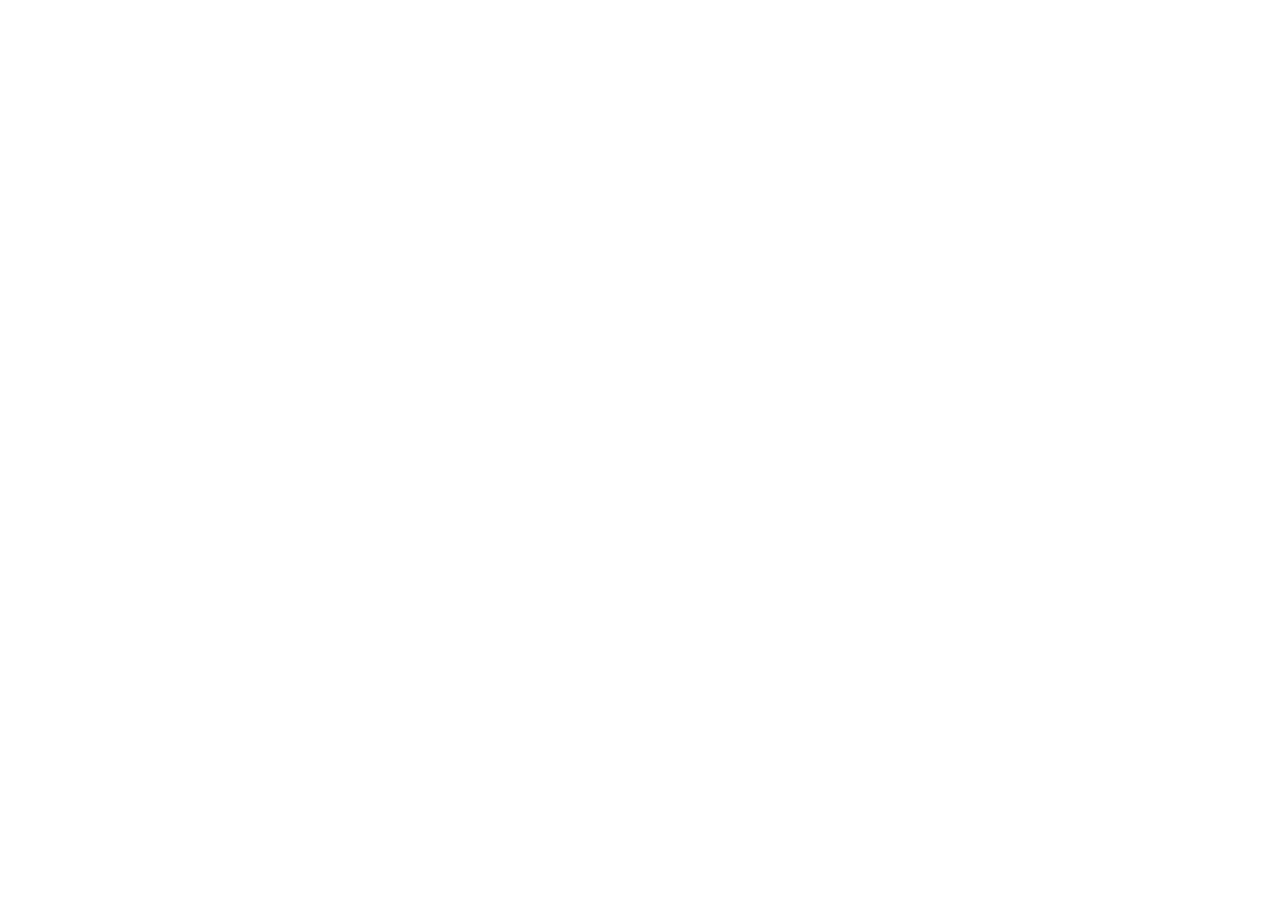
==== index.html @ e088144d "root: redirect dotslashdash.com to www (fix apex TLS)" ====
<!DOCTYPE html>
<html lang="ko">
  <head>
    <meta charset="UTF-8">
    <meta name="viewport" content="width=device-width, initial-scale=1">
    <meta name="robots" content="noindex, nofollow">
    <link rel="canonical" href="https://www.dotslashdash.com/">
    <meta http-equiv="refresh" content="0; url=https://www.dotslashdash.com/">
    <title>dotslashdash</title>
    <script>
      // 루트 도메인(dotslashdash.com)은 www로 넘긴다. 경로 · 쿼리 · 해시를 그대로 보존한다.
      // 예: https://dotslashdash.com/notice → https://www.dotslashdash.com/notice
      (function () {
        var l = window.location;
        var target = "https://www.dotslashdash.com" + l.pathname + l.search + l.hash;
        l.replace(target);
      })();
    </script>
    <style>
      body { margin: 0; font: 15px/1.6 -apple-system, "Apple SD Gothic Neo", "Noto Sans KR", sans-serif; color: #243CCA; background: #FAFBFC; }
      main { min-height: 100vh; display: grid; place-items: center; padding: 24px; text-align: center; }
      a { color: inherit; }
    </style>
  </head>
  <body>
    <main>
      <p>이동 중입니다… <a href="https://www.dotslashdash.com/">www.dotslashdash.com</a></p>
    </main>
  </body>
</html>
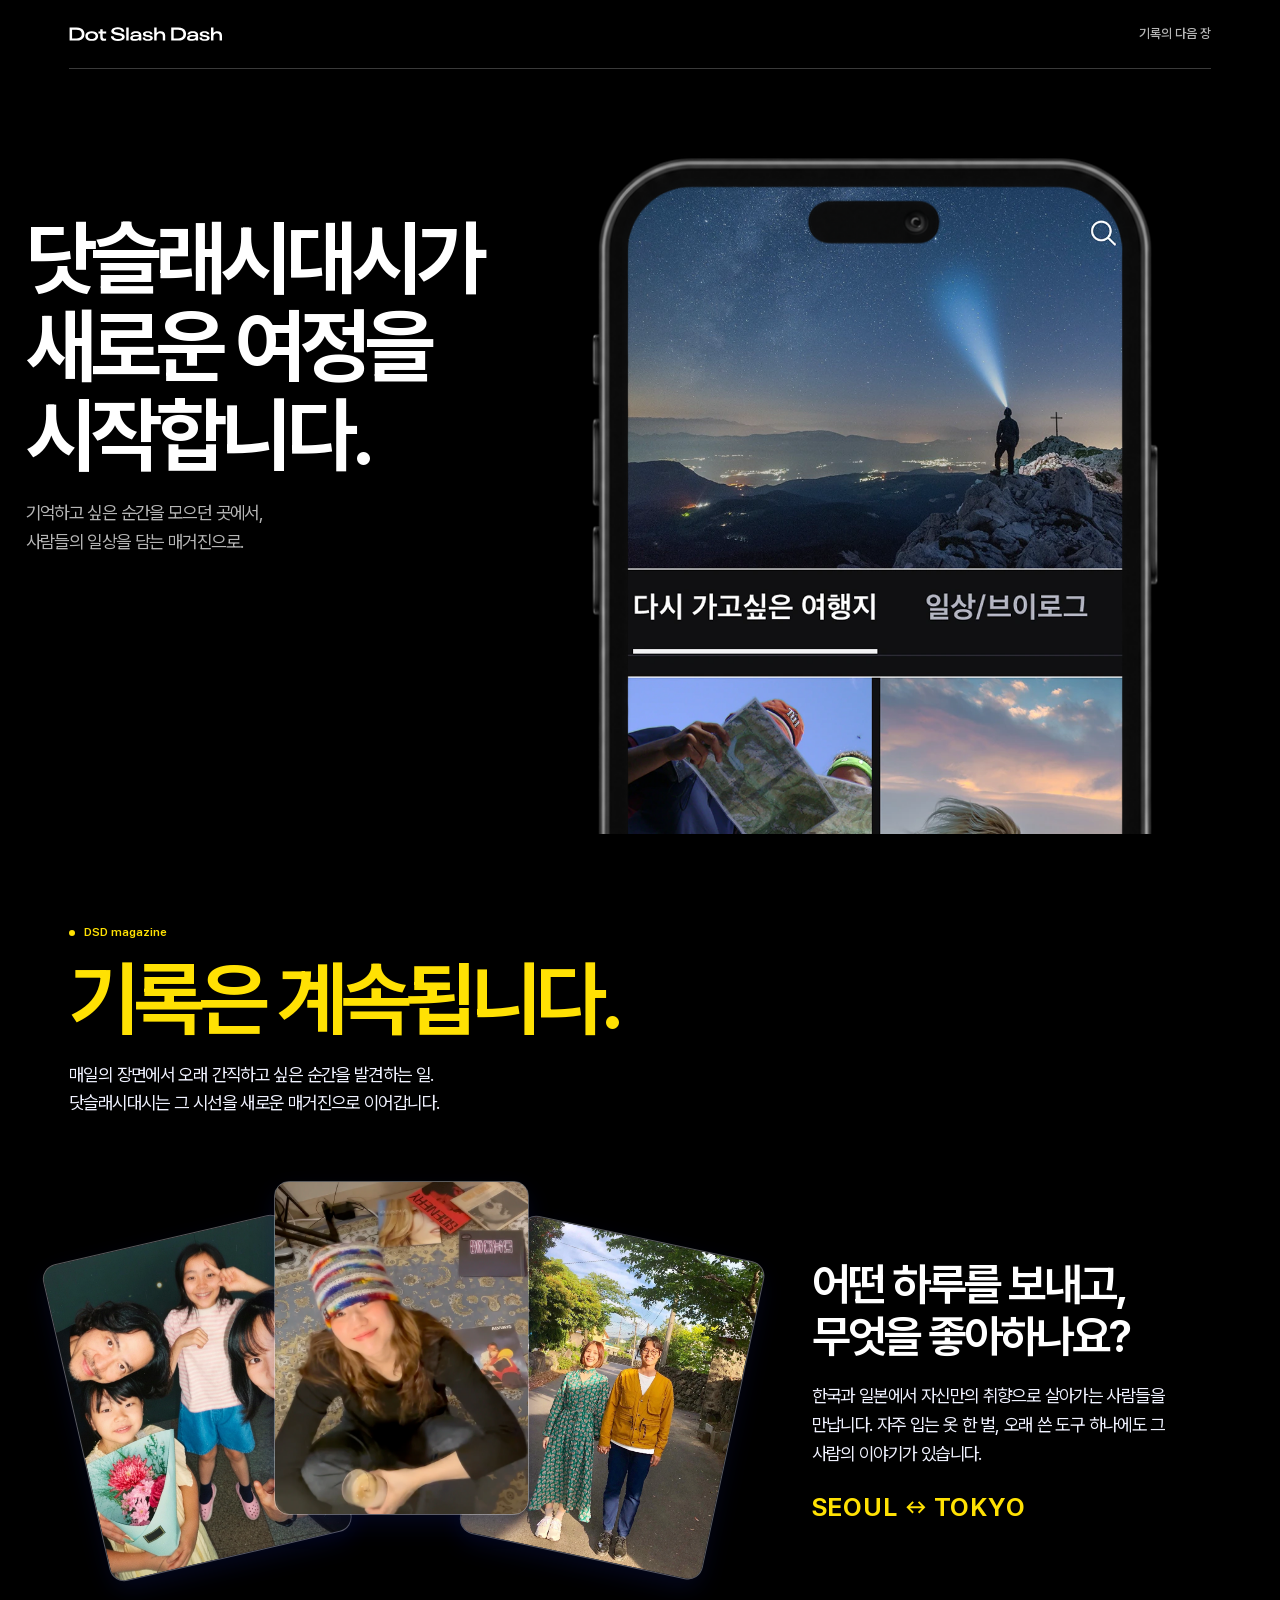
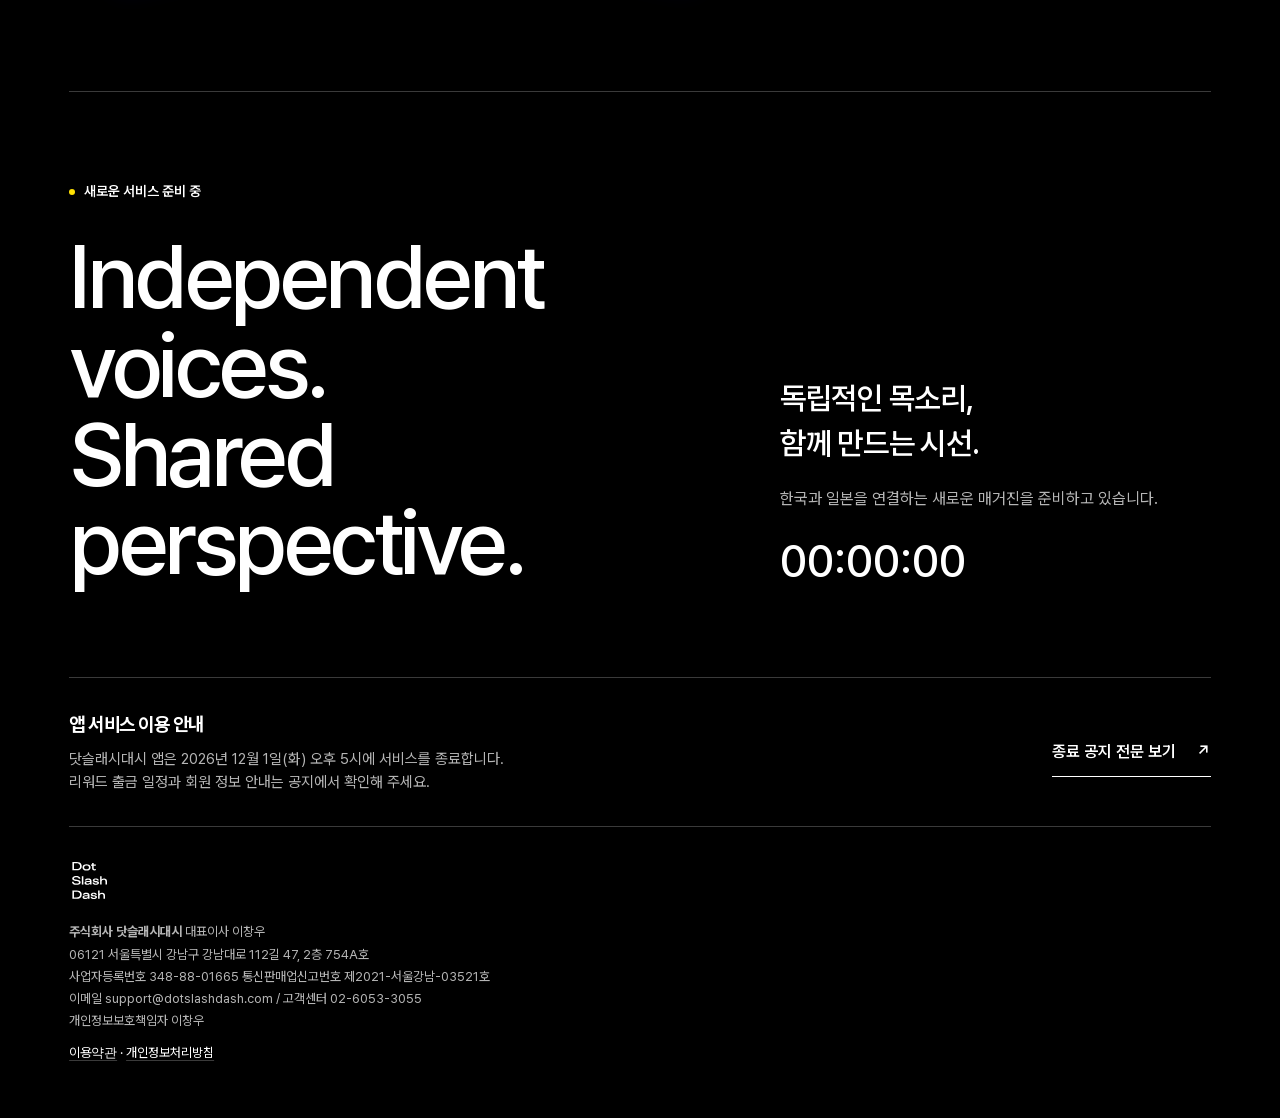
==== commit 9039cd6a: "root: teaser page until 2026-12-01 (replaces www redirect, drops 2021 assets)" ====
--- a/index.html
+++ b/index.html
@@ -1,30 +1,35 @@
-<!DOCTYPE html>
+<!doctype html>
 <html lang="ko">
-  <head>
-    <meta charset="UTF-8">
-    <meta name="viewport" content="width=device-width, initial-scale=1">
-    <meta name="robots" content="noindex, nofollow">
-    <link rel="canonical" href="https://www.dotslashdash.com/">
-    <meta http-equiv="refresh" content="0; url=https://www.dotslashdash.com/">
-    <title>dotslashdash</title>
-    <script>
-      // 루트 도메인(dotslashdash.com)은 www로 넘긴다. 경로 · 쿼리 · 해시를 그대로 보존한다.
-      // 예: https://dotslashdash.com/notice → https://www.dotslashdash.com/notice
-      (function () {
-        var l = window.location;
-        var target = "https://www.dotslashdash.com" + l.pathname + l.search + l.hash;
-        l.replace(target);
-      })();
-    </script>
-    <style>
-      body { margin: 0; font: 15px/1.6 -apple-system, "Apple SD Gothic Neo", "Noto Sans KR", sans-serif; color: #243CCA; background: #FAFBFC; }
-      main { min-height: 100vh; display: grid; place-items: center; padding: 24px; text-align: center; }
-      a { color: inherit; }
-    </style>
-  </head>
-  <body>
-    <main>
-      <p>이동 중입니다… <a href="https://www.dotslashdash.com/">www.dotslashdash.com</a></p>
-    </main>
-  </body>
+<head>
+<meta charset="utf-8">
+<meta name="viewport" content="width=device-width, initial-scale=1">
+<meta name="format-detection" content="telephone=no, email=no, address=no">
+<meta name="theme-color" content="#000000">
+<title>닷슬래시대시가 새로운 여정을 시작합니다.</title>
+<!-- dsd-share -->
+<link rel="icon" type="image/png" sizes="64x64" href="./media/dsd-favicon-64.png">
+<link rel="canonical" href="https://dotslashdash.com/">
+<meta property="og:title" content="닷슬래시대시가 새로운 여정을 시작합니다.">
+<meta property="og:description" content="기억하고 싶은 순간을 모으던 곳에서, 사람들의 일상을 담는 매거진으로.">
+<meta property="og:url" content="https://dotslashdash.com/">
+<meta property="og:site_name" content="닷슬래시대시">
+<meta property="og:locale" content="ko_KR">
+<meta property="og:type" content="website">
+<meta property="og:image" content="https://dotslashdash.com/media/og-teaser.png">
+<meta property="og:image:type" content="image/png">
+<meta property="og:image:width" content="1200">
+<meta property="og:image:height" content="630">
+<meta property="og:image:alt" content="닷슬래시대시 — 새로운 여정을 시작합니다">
+<meta name="twitter:card" content="summary_large_image">
+<meta name="twitter:title" content="닷슬래시대시가 새로운 여정을 시작합니다.">
+<meta name="twitter:description" content="기억하고 싶은 순간을 모으던 곳에서, 사람들의 일상을 담는 매거진으로.">
+<meta name="twitter:image" content="https://dotslashdash.com/media/og-teaser.png">
+<meta name="twitter:image:alt" content="닷슬래시대시 — 새로운 여정을 시작합니다">
+<meta name="description" content="기억하고 싶은 순간을 모으던 곳에서, 사람들의 일상을 담는 매거진으로.">
+<!-- /dsd-share -->
+<link rel="stylesheet" href="./dsd-www.css">
+<script defer src="./phone-scroll.js"></script>
+<script type="module" src="./countdown.mjs"></script>
+</head>
+<body class="dsd-journey-body"><link rel="preload" as="image" href="./long_logo.svg"/><link rel="preload" as="image" href="./media/app-travel-feed.webp" fetchPriority="high"/><link rel="preload" as="image" href="./media/mag-micro-sample.webp"/><link rel="preload" as="image" href="./media/iphone-14-frame.webp"/><link rel="preload" as="image" href="./logo.svg"/><div class="dsd-journey"><header class="dsd-mast"><img src="./long_logo.svg" width="272" height="32" alt="닷슬래시대시"/><span>기록의 다음 장</span></header><main><section class="dsd-hero" aria-labelledby="dsd-headline"><div class="dsd-stage"><div class="dsd-hero-copy"><h1 id="dsd-headline"><span>닷슬래시대시가 </span><span>새로운 여정을 </span><span>시작합니다.</span></h1><p class="dsd-lede">기억하고 싶은 순간을 모으던 곳에서,<br/>사람들의 일상을 담는 매거진으로.</p></div><a class="dsd-phone" href="https://dotslashdash.io/lab/magazine/ko/home.html" aria-label="DSD magazine 홈 열기"><div class="dsd-handset"><div class="dsd-app-screen"><img src="./media/app-travel-feed.webp" width="878" height="1758" alt="" fetchPriority="high"/></div><div class="dsd-screen"><img src="./media/mag-micro-sample.webp" width="1285" height="1811" alt=""/></div><img class="dsd-frame" src="./media/iphone-14-frame.webp" width="554" height="1100" alt=""/></div></a></div></section><section class="dsd-chapter" id="magazine" aria-labelledby="dsd-chapter-title"><div class="dsd-chapter-heading"><p class="dsd-kicker"><i aria-hidden="true"></i> DSD magazine</p><h2 id="dsd-chapter-title">기록은 계속됩니다.</h2><p>매일의 장면에서 오래 간직하고 싶은 순간을 발견하는 일.<br class="dsd-wide"/> 닷슬래시대시는 그 시선을 새로운 매거진으로 이어갑니다.</p></div><div class="dsd-spread"><div class="dsd-cards"><figure class="dsd-card"><img src="./media/hello-family.webp" alt="꽃다발과 함께 카메라를 바라보는 네 사람" width="960" height="1280" loading="lazy"/></figure><figure class="dsd-card"><img src="./media/hello-records.webp" alt="니트 모자를 쓰고 음반 옆에서 음료를 든 사람" width="774" height="1268" loading="lazy"/></figure><figure class="dsd-card"><img src="./media/hello-couple.webp" alt="나무와 돌담이 있는 길에서 손을 잡고 서 있는 두 사람" width="960" height="1196" loading="lazy"/></figure></div><div class="dsd-mag-copy"><h3>어떤 하루를 보내고,<br/>무엇을 좋아하나요?</h3><p>한국과 일본에서 자신만의 취향으로 살아가는 사람들을 만납니다. 자주 입는 옷 한 벌, 오래 쓴 도구 하나에도 그 사람의 이야기가 있습니다.</p><p class="dsd-cities" lang="en">SEOUL <svg viewBox="0 0 16 12" width=".85em" height=".65em" role="img"><title>↔</title><path d="M2 6h12 M6 2l-4 4 4 4 M10 2l4 4-4 4" fill="none" stroke="currentColor" stroke-width="1.4"></path></svg> TOKYO</p></div></div></section><section class="dsd-launch" id="launch" aria-labelledby="dsd-launch-title"><p class="dsd-kicker"><i aria-hidden="true"></i> 새로운 서비스 준비 중</p><div class="dsd-launch-statement"><p class="dsd-launch-english" lang="en">Independent voices.<br/>Shared perspective.</p><div class="dsd-launch-copy"><h2 id="dsd-launch-title">독립적인 목소리,<br/>함께 만드는 시선.</h2><p>한국과 일본을 연결하는 새로운 매거진을 준비하고 있습니다.</p><div class="dsd-launch-timer" role="timer" aria-live="off" aria-label="2026년 11월 11일 오전 11:11까지의 카운트다운 (한국 시간)" data-countdown="" data-launch-at="2026-11-11T11:11:00+09:00"><time dateTime="2026-11-11T11:11:00+09:00">2026년 11월 11일 오전 11:11 (한국 시간)</time></div></div></div></section><aside class="dsd-notice" aria-labelledby="dsd-notice-title"><div><h2 id="dsd-notice-title">앱 서비스 이용 안내</h2><p>닷슬래시대시 앱은 <time dateTime="2026-12-01T17:00:00+09:00">2026년 12월 1일(화) 오후 5시</time>에 서비스를 종료합니다.<br class="dsd-wide"/> 리워드 출금 일정과 회원 정보 안내는 공지에서 확인해 주세요.</p></div><a class="dsd-text-link" href="https://linkdot.super.site/">종료 공지 전문 보기 <span aria-hidden="true">↗</span></a></aside></main><footer class="dsd-footer"><img src="./logo.svg" width="40" height="40" alt="닷슬래시대시"/><div class="dsd-legal"><p><strong>주식회사 닷슬래시대시</strong> 대표이사 이창우</p><p>06121 서울특별시 강남구 강남대로 112길 47, 2층 754A호</p><p>사업자등록번호 348-88-01665 통신판매업신고번호 제2021-서울강남-03521호</p><p>이메일 support@dotslashdash.com / 고객센터 02-6053-3055</p><p>개인정보보호책임자 이창우</p><p class="dsd-legal-links"><a href="https://dotslashdash.notion.site/7dde6e6a94a64c4697d591fd788dd758">이용약관</a><span aria-hidden="true"> · </span><a href="https://dotslashdash.notion.site/c9d51c8acb9843989de0792f54acf75c">개인정보처리방침</a></p></div></footer></div></body>
 </html>
--- a/dsd-www.css
+++ b/dsd-www.css
@@ -0,0 +1,225 @@
+@font-face {
+  font-family: "Journey Pretendard";
+  src: url("./journey-kr.woff2") format("woff2");
+  font-display: swap;
+  font-weight: 100 900;
+}
+
+.dsd-journey-body { margin: 0; background: #000; }
+.dsd-journey {
+  --ink: #fff;
+  --muted: #b5b5b5;
+  --rule: #3a3a3a;
+  --mag-yellow: #ffe103;
+  --gutter: clamp(22px, 6vw, 98px);
+  --phone-width: min(80vw, 420px);
+  max-width: 1920px;
+  margin: auto;
+  padding-inline: var(--gutter);
+  background: #000;
+  color: var(--ink);
+  color-scheme: dark;
+  font: 400 16px/1.55 "Journey Pretendard", "Apple SD Gothic Neo", sans-serif;
+  word-break: keep-all;
+  overflow-wrap: anywhere;
+}
+.dsd-journey *, .dsd-journey *::before, .dsd-journey *::after { box-sizing: border-box; }
+.dsd-journey :is(p,h1,h2,h3) { margin: 0; }
+.dsd-journey a { color: inherit; }
+.dsd-journey a:focus-visible { outline: 2px solid currentColor; outline-offset: 5px; }
+.dsd-journey .dsd-mast {
+  display: flex;
+  justify-content: space-between;
+  align-items: center;
+  gap: 12px;
+  font-size: 13px;
+  font-weight: 550;
+}
+.dsd-journey .dsd-mast { padding-block: 24px; border-bottom: 1px solid var(--rule); }
+.dsd-journey .dsd-mast img { display: block; width: clamp(120px, 12vw, 184px); height: auto; }
+.dsd-journey .dsd-mast > span { color: var(--muted); }
+.dsd-journey .dsd-hero { position: relative; overflow: clip; }
+.dsd-journey .dsd-stage {
+  display: grid;
+  gap: clamp(28px, 4vw, 64px);
+  padding-top: clamp(32px, 5vw, 80px);
+}
+.dsd-journey .dsd-kicker { display: flex; align-items: center; gap: 9px; font-size: 14px; font-weight: 600; }
+.dsd-journey .dsd-kicker i { width: 6px; height: 6px; background: currentColor; border-radius: 50%; }
+.dsd-journey .dsd-hero-copy { position: relative; z-index: 1; }
+.dsd-journey h1 {
+  font-size: clamp(42px, 10vw, 78px);
+  line-height: 1.08;
+  letter-spacing: -.07em;
+  font-weight: 680;
+  margin-block-end: 20px;
+}
+.dsd-journey h1 span { display: block; }
+.dsd-journey .dsd-lede, .dsd-journey .dsd-chapter-heading > p:last-child, .dsd-journey .dsd-mag-copy > p:not(.dsd-cities) {
+  color: var(--muted);
+  font-size: clamp(16px, 1.4vw, 22px);
+  line-height: 1.6;
+  letter-spacing: -.035em;
+}
+.dsd-journey .dsd-phone {
+  display: block;
+  justify-self: center;
+  align-self: start;
+  width: var(--phone-width);
+  height: calc(1.19 * var(--phone-width));
+  overflow: hidden;
+}
+.dsd-journey .dsd-handset { position: relative; }
+.dsd-journey .dsd-frame {
+  position: relative;
+  display: block;
+  width: 100%;
+  height: auto;
+  filter: grayscale(1);
+  pointer-events: none;
+}
+.dsd-journey .dsd-app-screen, .dsd-journey .dsd-screen {
+  position: absolute;
+  /* Extend under the opaque bezel around the frame’s transparent opening. */
+  inset: 2% 5.5%;
+  border-radius: 13% / 6%;
+  overflow: hidden;
+}
+.dsd-journey .dsd-app-screen { background: black; }
+.dsd-journey .dsd-app-screen img {
+  display: block;
+  width: 100%;
+  height: 100%;
+  object-fit: cover;
+}
+.dsd-journey .dsd-screen {
+  background: white;
+  opacity: var(--screen-mix, 1);
+}
+.dsd-journey .dsd-screen img {
+  position: absolute;
+  top: 6%;
+  left: 0;
+  width: 100%;
+  height: auto;
+}
+.dsd-journey .dsd-chapter {
+  margin-inline: calc(-1 * var(--gutter));
+  padding: clamp(60px, 7vw, 112px) var(--gutter);
+  background: #000;
+  color: white;
+  --muted: #f0f2ff;
+}
+.dsd-journey .dsd-chapter-heading { max-width: 900px; }
+.dsd-journey .dsd-chapter-heading h2 {
+  margin-block: 16px 22px;
+  color: var(--mag-yellow);
+  font-size: clamp(39px, 6.3vw, 98px);
+  letter-spacing: -.075em;
+  font-weight: 660;
+  line-height: 1.1;
+}
+.dsd-journey .dsd-chapter .dsd-kicker { color: var(--mag-yellow); }
+.dsd-journey .dsd-spread {
+  margin-top: clamp(28px, 4vw, 64px);
+  display: grid;
+  gap: clamp(26px, 4vw, 65px);
+  align-items: center;
+}
+.dsd-journey .dsd-cards {
+  position: relative;
+  isolation: isolate;
+  aspect-ratio: 1.54;
+}
+.dsd-journey .dsd-card {
+  position: absolute;
+  margin: 0;
+  width: 37%;
+  aspect-ratio: 328 / 430;
+  transform-origin: 50% 80%;
+  top: 15%;
+  overflow: hidden;
+  border-radius: clamp(7px, 1.1vw, 19px);
+  box-shadow: 0 10px 24px #0c165b55;
+  outline: 1px solid #ffffff59;
+}
+.dsd-journey .dsd-card img { display: block; width: 100%; height: 100%; object-fit: cover; }
+.dsd-journey .dsd-card:nth-child(1) { left: 4%; transform: rotate(-13deg); }
+.dsd-journey .dsd-card:nth-child(2) { top: 3%; left: 31%; width: 38%; z-index: 1; }
+.dsd-journey .dsd-card:nth-child(3) { right: 3%; transform: rotate(12deg); }
+.dsd-journey .dsd-card:nth-child(2) img { object-position: 50% 36%; }
+.dsd-journey .dsd-mag-copy { max-width: 450px; }
+.dsd-journey .dsd-mag-copy h3 { margin: 12px 0 20px; font-size: clamp(34px, 3.5vw, 60px); line-height: 1.15; letter-spacing: -.065em; font-weight: 650; }
+.dsd-journey .dsd-text-link { display: inline-flex; gap: 20px; align-items: center; padding-block: 12px; border-bottom: 1px solid currentColor; font-weight: 600; text-decoration: none; }
+.dsd-journey .dsd-cities {
+  margin-top: 24px;
+  color: var(--mag-yellow);
+  font: 650 clamp(18px, 2vw, 28px)/1.2 "Journey Pretendard", sans-serif;
+  letter-spacing: .035em;
+}
+.dsd-journey .dsd-cities svg { vertical-align: .04em; }
+.dsd-journey .dsd-text-link span { transition: transform .22s ease; }
+.dsd-journey .dsd-text-link:hover span { transform: translate(2px,-2px); }
+.dsd-journey .dsd-launch {
+  padding-block: clamp(52px, 7vw, 112px);
+  border-top: 1px solid var(--rule);
+  background: #000;
+}
+.dsd-journey .dsd-launch .dsd-kicker i { background: var(--mag-yellow); }
+.dsd-journey .dsd-launch-statement {
+  display: grid;
+  gap: clamp(30px, 5vw, 80px);
+  margin-top: 30px;
+}
+.dsd-journey .dsd-launch-english {
+  max-width: 8.2em;
+  font-size: clamp(44px, 7vw, 112px);
+  font-weight: 500;
+  line-height: .99;
+  letter-spacing: -.05em;
+}
+.dsd-journey .dsd-launch-copy { max-width: 430px; }
+.dsd-journey .dsd-launch-copy h2 { font-size: clamp(25px, 2.4vw, 38px); font-weight: 550; line-height: 1.45; letter-spacing: -.04em; }
+.dsd-journey .dsd-launch-copy p { margin-top: 20px; color: var(--muted); line-height: 1.7; }
+.dsd-journey .dsd-launch-timer { margin-top: 24px; font-size: clamp(30px, 3.5vw, 52px); font-weight: 500; line-height: 1.15; font-variant-numeric: tabular-nums; }
+.dsd-journey .dsd-launch-timer time { font-size: 1rem; }
+.dsd-journey .dsd-notice { padding-block: 32px; border-block: 1px solid var(--rule); display: grid; gap: 12px; justify-items: start; }
+.dsd-journey .dsd-notice h2 { font-size: 19px; letter-spacing: -.025em; }
+.dsd-journey .dsd-notice p { margin-top: 8px; font-size: 15px; color: var(--muted); }
+.dsd-journey .dsd-footer { display: grid; justify-items: start; gap: 20px; padding-block: 34px 54px; }
+.dsd-journey .dsd-legal { font-size: 13px; color: var(--muted); line-height: 1.7; }
+/* dotslashdash.com copy (2026-11-02): footer links to the terms and privacy policy. */
+.dsd-journey .dsd-legal-links { margin-top: 10px; color: var(--ink); }
+.dsd-journey .dsd-legal-links a { text-decoration: underline; text-underline-offset: 3px; text-decoration-color: var(--rule); }
+.dsd-journey .dsd-legal-links a:hover { text-decoration-color: currentColor; }
+.dsd-journey .dsd-wide { display: none; }
+@media (min-width: 780px) {
+  .dsd-journey { --gutter: clamp(22px, 5.4vw, 98px); --phone-width: min(44.5vw, 820px); }
+  .dsd-journey .dsd-hero { margin-inline: calc(-1 * var(--gutter)); padding-inline: clamp(16px, 2vw, 38px); }
+  .dsd-journey .dsd-stage {
+    grid-template-columns: minmax(0, 46fr) minmax(0, 54fr);
+    gap: 0;
+    padding-top: clamp(50px, 6.8vw, 130px);
+  }
+  .dsd-journey .dsd-phone { justify-self: start; }
+  .dsd-journey .dsd-hero-copy { align-self: start; padding-top: clamp(30px, 4.5vw, 86px); }
+  .dsd-journey h1 { font-size: clamp(48px, 6.4vw, 118px); }
+  .dsd-journey .dsd-chapter-heading .dsd-kicker { font-size: clamp(10px, .9vw, 14px); }
+  .dsd-journey .dsd-chapter-heading h2 { margin-block: 13px 16px; font-size: clamp(39px, 6.4vw, 98px); }
+  .dsd-journey .dsd-spread { grid-template-columns: 1.25fr .75fr; gap: clamp(36px, 6vw, 100px); }
+  .dsd-journey .dsd-launch-statement { grid-template-columns: 1.5fr 1fr; align-items: end; }
+  .dsd-journey .dsd-notice { grid-template-columns: 1fr auto; align-items: center; gap: 32px; }
+  .dsd-journey .dsd-wide { display: inline; }
+}
+@media (prefers-reduced-motion: reduce) {
+  .dsd-journey .dsd-text-link span { transition: none; }
+}
+@media print {
+  .dsd-journey-body, .dsd-journey, .dsd-journey .dsd-chapter, .dsd-journey .dsd-launch { background: white; color: black; color-scheme: light; }
+  .dsd-journey, .dsd-journey .dsd-chapter { --ink: black; --muted: #333; --rule: #777; --mag-yellow: black; padding: 0; margin: 0; }
+  .dsd-journey .dsd-phone, .dsd-journey .dsd-cards { display: none; }
+  .dsd-journey .dsd-stage, .dsd-journey .dsd-spread, .dsd-journey .dsd-notice { position: static; display: block; min-height: 0; }
+  .dsd-journey .dsd-chapter { display: block; padding-block: 26px; }
+  .dsd-journey .dsd-mag-copy { margin: 0; }
+  .dsd-journey .dsd-mast img, .dsd-journey .dsd-footer img { filter: invert(1); }
+}
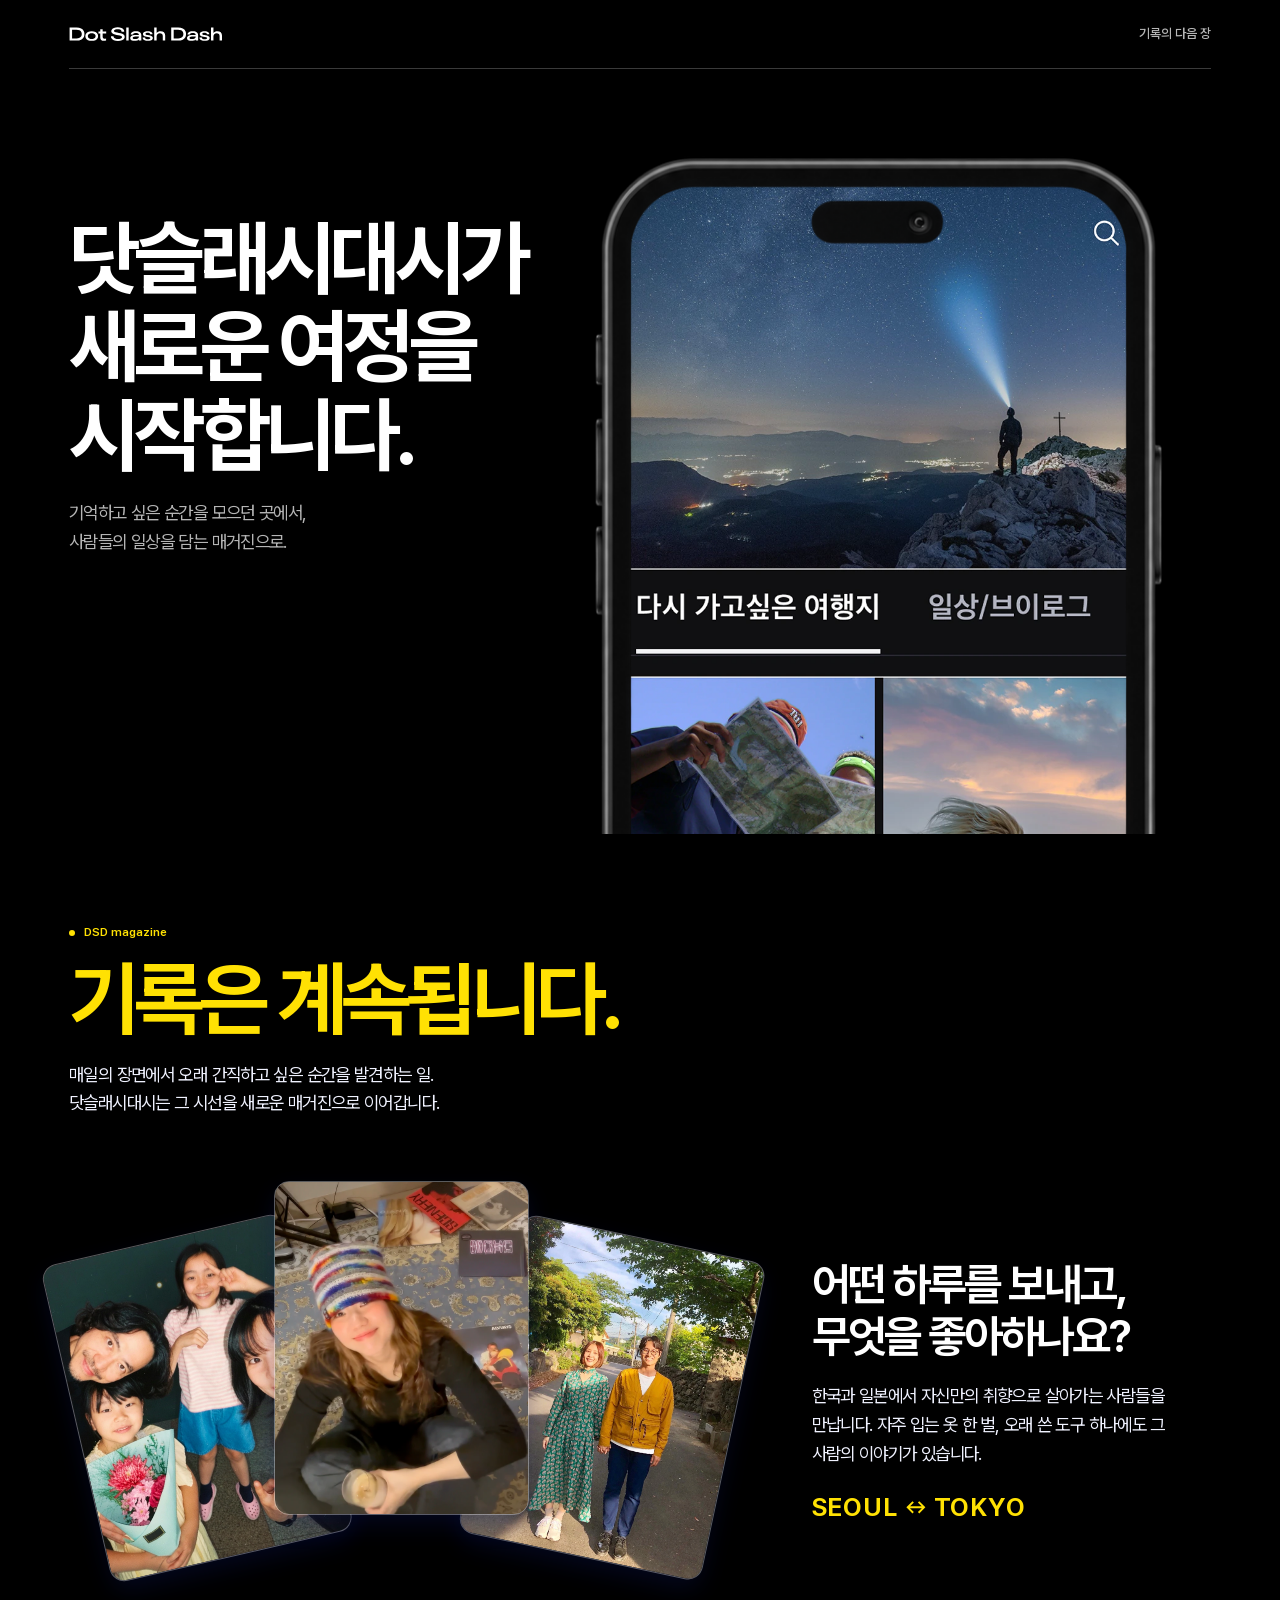
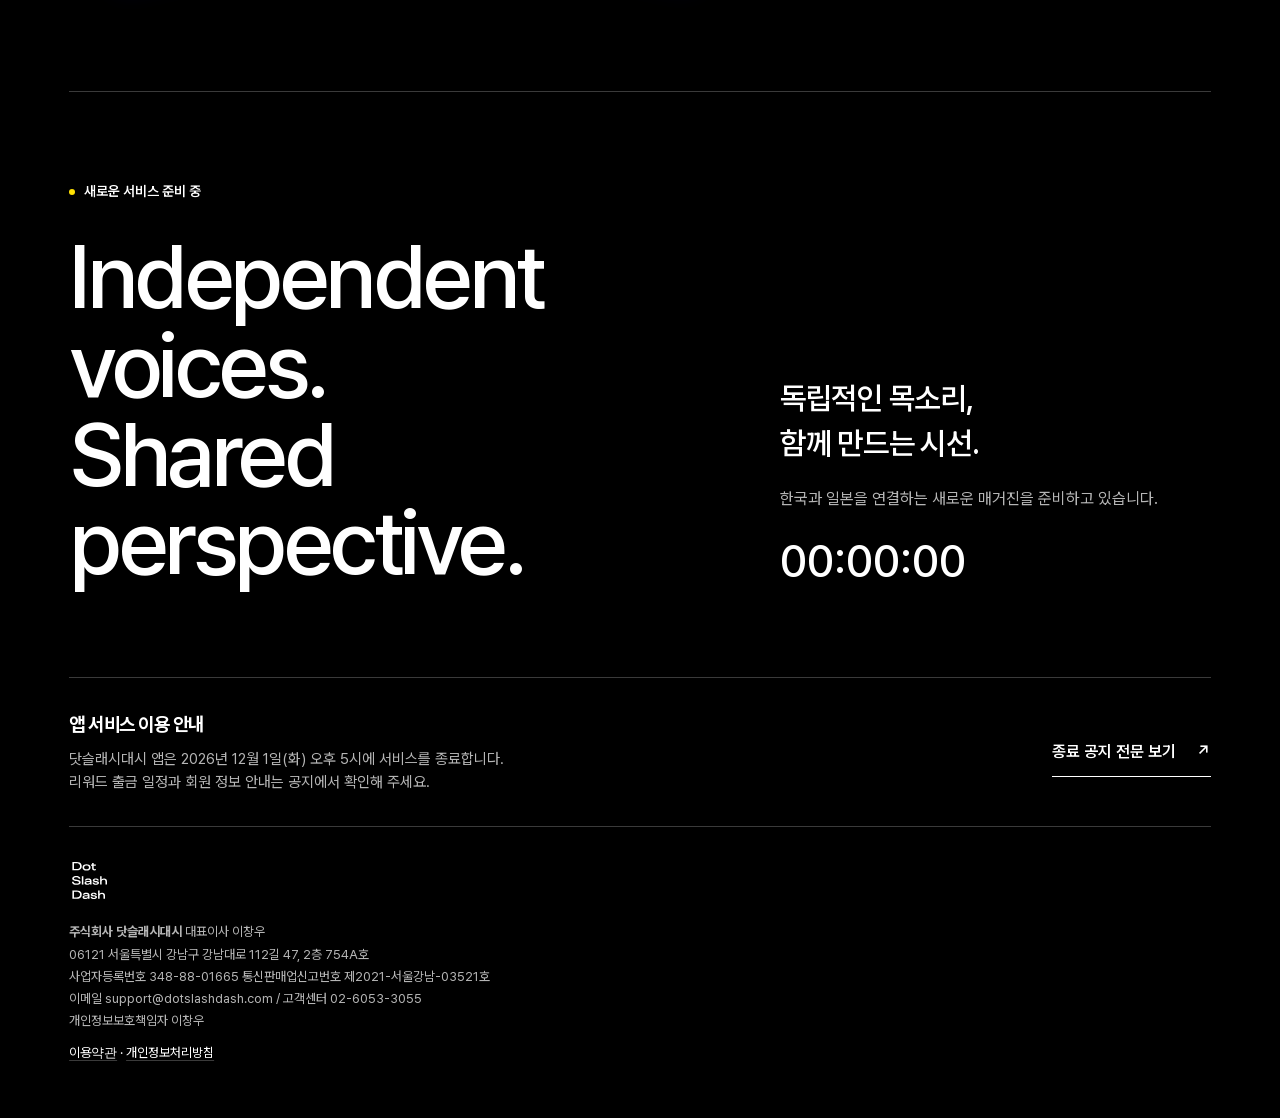
==== commit b8f9c09c: "root: client-side http->https upgrade while GitHub's Enforce HTTPS is unavailable Co-Authored-By: Cl" ====
--- a/index.html
+++ b/index.html
@@ -5,6 +5,7 @@
 <meta name="viewport" content="width=device-width, initial-scale=1">
 <meta name="format-detection" content="telephone=no, email=no, address=no">
 <meta name="theme-color" content="#000000">
+<script>if(location.protocol==="http:"&&location.hostname==="dotslashdash.com"){location.replace("https://"+location.host+location.pathname+location.search+location.hash)}</script>
 <title>닷슬래시대시가 새로운 여정을 시작합니다.</title>
 <!-- dsd-share -->
 <link rel="icon" type="image/png" sizes="64x64" href="./media/dsd-favicon-64.png">
--- a/dsd-www.css
+++ b/dsd-www.css
@@ -195,7 +195,8 @@
 .dsd-journey .dsd-wide { display: none; }
 @media (min-width: 780px) {
   .dsd-journey { --gutter: clamp(22px, 5.4vw, 98px); --phone-width: min(44.5vw, 820px); }
-  .dsd-journey .dsd-hero { margin-inline: calc(-1 * var(--gutter)); padding-inline: clamp(16px, 2vw, 38px); }
+  /* dotslashdash.com copy (2026-11-02, user): keep the hero inside the masthead rule instead of bleeding past the gutter. */
+  .dsd-journey .dsd-hero { margin-inline: 0; padding-inline: 0; }
   .dsd-journey .dsd-stage {
     grid-template-columns: minmax(0, 46fr) minmax(0, 54fr);
     gap: 0;
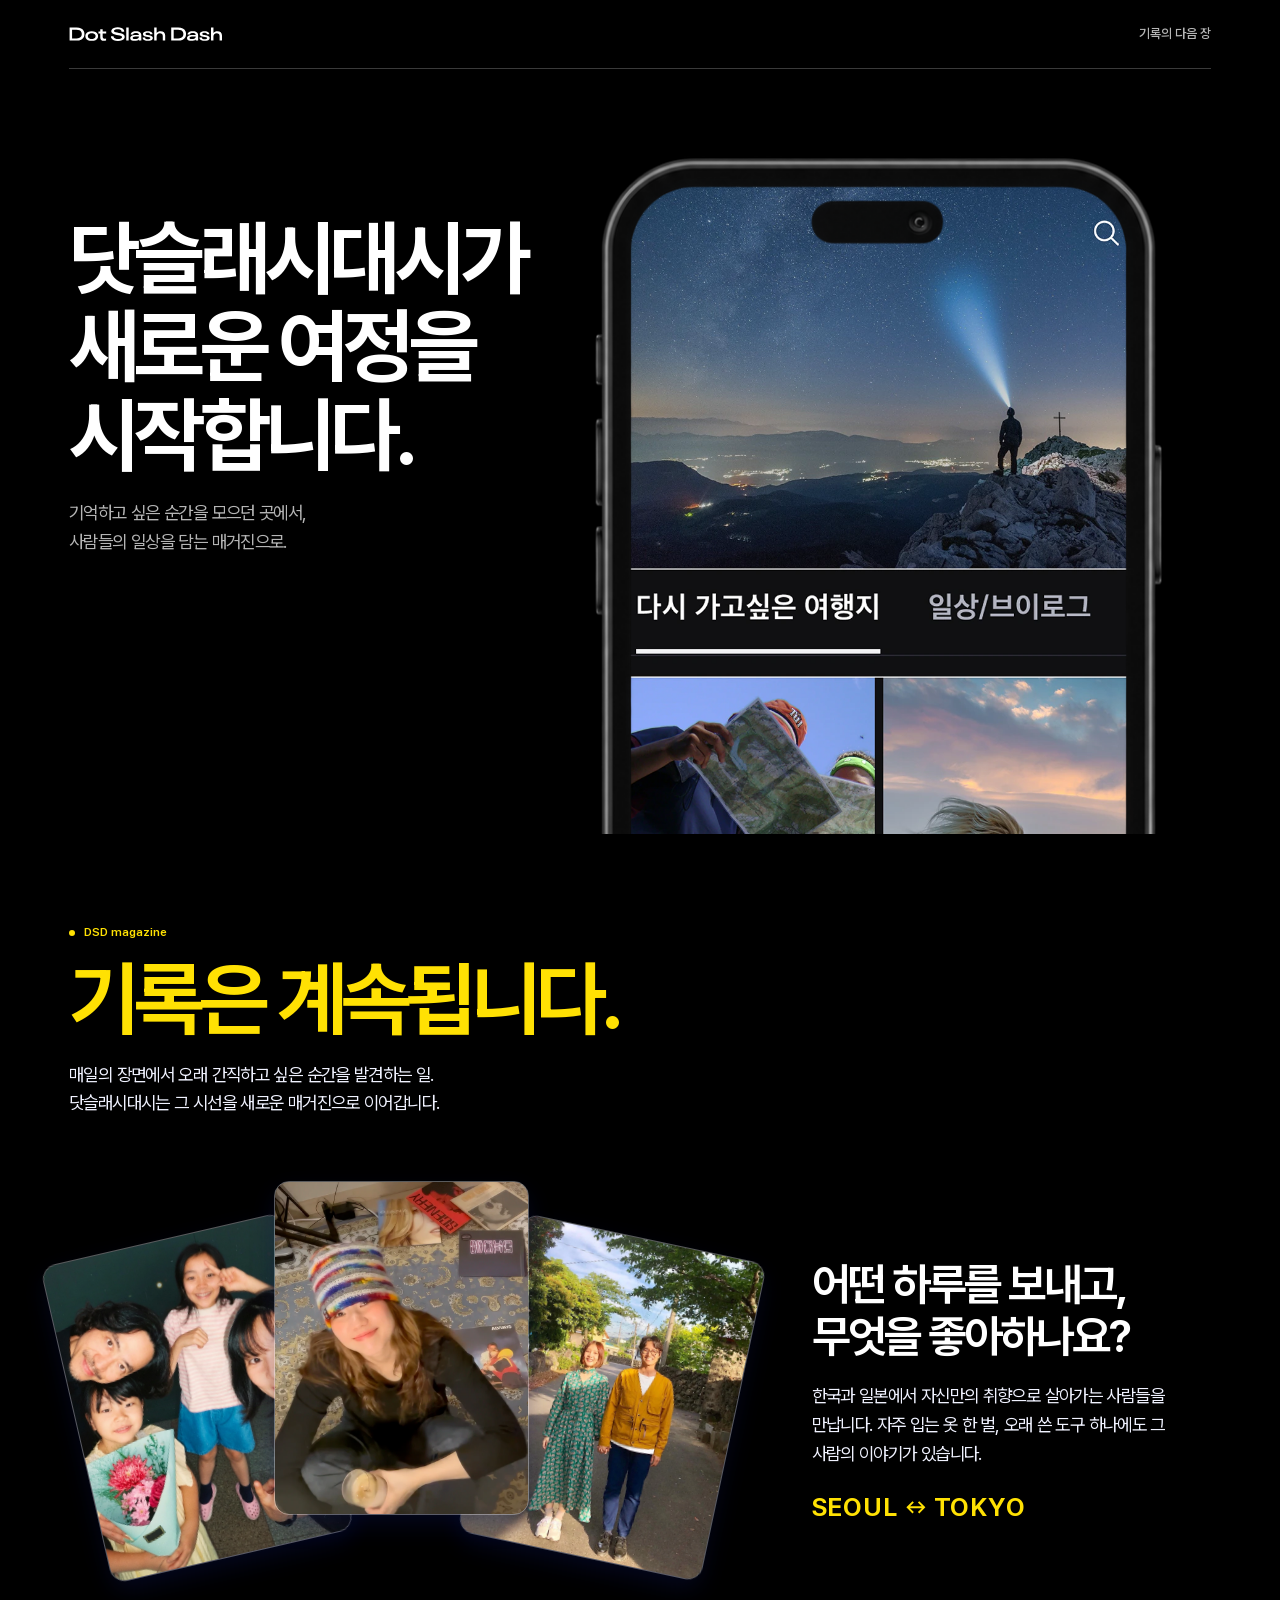
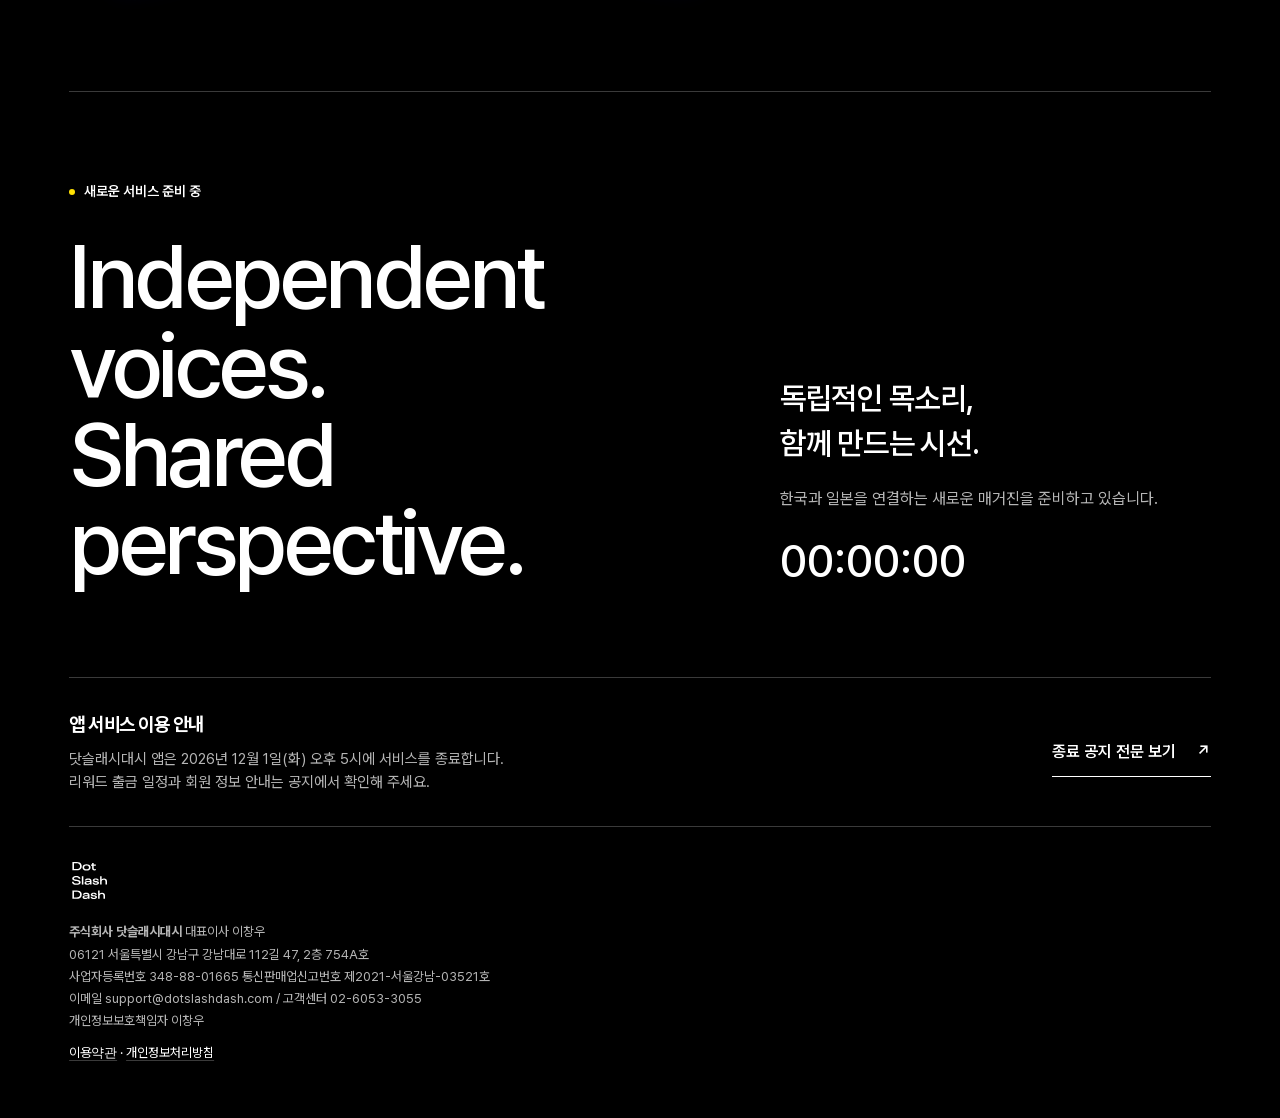
==== commit 832581b2: "teaser: card deck animation like /hello The three portrait cards in "기록은 계속됩니다" start stacked at the" ====
--- a/index.html
+++ b/index.html
@@ -30,7 +30,8 @@
 <!-- /dsd-share -->
 <link rel="stylesheet" href="./dsd-www.css">
 <script defer src="./phone-scroll.js"></script>
+<script defer src="./deck-scroll.js"></script>
 <script type="module" src="./countdown.mjs"></script>
 </head>
-<body class="dsd-journey-body"><link rel="preload" as="image" href="./long_logo.svg"/><link rel="preload" as="image" href="./media/app-travel-feed.webp" fetchPriority="high"/><link rel="preload" as="image" href="./media/mag-micro-sample.webp"/><link rel="preload" as="image" href="./media/iphone-14-frame.webp"/><link rel="preload" as="image" href="./logo.svg"/><div class="dsd-journey"><header class="dsd-mast"><img src="./long_logo.svg" width="272" height="32" alt="닷슬래시대시"/><span>기록의 다음 장</span></header><main><section class="dsd-hero" aria-labelledby="dsd-headline"><div class="dsd-stage"><div class="dsd-hero-copy"><h1 id="dsd-headline"><span>닷슬래시대시가 </span><span>새로운 여정을 </span><span>시작합니다.</span></h1><p class="dsd-lede">기억하고 싶은 순간을 모으던 곳에서,<br/>사람들의 일상을 담는 매거진으로.</p></div><a class="dsd-phone" href="https://dotslashdash.io/lab/magazine/ko/home.html" aria-label="DSD magazine 홈 열기"><div class="dsd-handset"><div class="dsd-app-screen"><img src="./media/app-travel-feed.webp" width="878" height="1758" alt="" fetchPriority="high"/></div><div class="dsd-screen"><img src="./media/mag-micro-sample.webp" width="1285" height="1811" alt=""/></div><img class="dsd-frame" src="./media/iphone-14-frame.webp" width="554" height="1100" alt=""/></div></a></div></section><section class="dsd-chapter" id="magazine" aria-labelledby="dsd-chapter-title"><div class="dsd-chapter-heading"><p class="dsd-kicker"><i aria-hidden="true"></i> DSD magazine</p><h2 id="dsd-chapter-title">기록은 계속됩니다.</h2><p>매일의 장면에서 오래 간직하고 싶은 순간을 발견하는 일.<br class="dsd-wide"/> 닷슬래시대시는 그 시선을 새로운 매거진으로 이어갑니다.</p></div><div class="dsd-spread"><div class="dsd-cards"><figure class="dsd-card"><img src="./media/hello-family.webp" alt="꽃다발과 함께 카메라를 바라보는 네 사람" width="960" height="1280" loading="lazy"/></figure><figure class="dsd-card"><img src="./media/hello-records.webp" alt="니트 모자를 쓰고 음반 옆에서 음료를 든 사람" width="774" height="1268" loading="lazy"/></figure><figure class="dsd-card"><img src="./media/hello-couple.webp" alt="나무와 돌담이 있는 길에서 손을 잡고 서 있는 두 사람" width="960" height="1196" loading="lazy"/></figure></div><div class="dsd-mag-copy"><h3>어떤 하루를 보내고,<br/>무엇을 좋아하나요?</h3><p>한국과 일본에서 자신만의 취향으로 살아가는 사람들을 만납니다. 자주 입는 옷 한 벌, 오래 쓴 도구 하나에도 그 사람의 이야기가 있습니다.</p><p class="dsd-cities" lang="en">SEOUL <svg viewBox="0 0 16 12" width=".85em" height=".65em" role="img"><title>↔</title><path d="M2 6h12 M6 2l-4 4 4 4 M10 2l4 4-4 4" fill="none" stroke="currentColor" stroke-width="1.4"></path></svg> TOKYO</p></div></div></section><section class="dsd-launch" id="launch" aria-labelledby="dsd-launch-title"><p class="dsd-kicker"><i aria-hidden="true"></i> 새로운 서비스 준비 중</p><div class="dsd-launch-statement"><p class="dsd-launch-english" lang="en">Independent voices.<br/>Shared perspective.</p><div class="dsd-launch-copy"><h2 id="dsd-launch-title">독립적인 목소리,<br/>함께 만드는 시선.</h2><p>한국과 일본을 연결하는 새로운 매거진을 준비하고 있습니다.</p><div class="dsd-launch-timer" role="timer" aria-live="off" aria-label="2026년 11월 11일 오전 11:11까지의 카운트다운 (한국 시간)" data-countdown="" data-launch-at="2026-11-11T11:11:00+09:00"><time dateTime="2026-11-11T11:11:00+09:00">2026년 11월 11일 오전 11:11 (한국 시간)</time></div></div></div></section><aside class="dsd-notice" aria-labelledby="dsd-notice-title"><div><h2 id="dsd-notice-title">앱 서비스 이용 안내</h2><p>닷슬래시대시 앱은 <time dateTime="2026-12-01T17:00:00+09:00">2026년 12월 1일(화) 오후 5시</time>에 서비스를 종료합니다.<br class="dsd-wide"/> 리워드 출금 일정과 회원 정보 안내는 공지에서 확인해 주세요.</p></div><a class="dsd-text-link" href="https://linkdot.super.site/">종료 공지 전문 보기 <span aria-hidden="true">↗</span></a></aside></main><footer class="dsd-footer"><img src="./logo.svg" width="40" height="40" alt="닷슬래시대시"/><div class="dsd-legal"><p><strong>주식회사 닷슬래시대시</strong> 대표이사 이창우</p><p>06121 서울특별시 강남구 강남대로 112길 47, 2층 754A호</p><p>사업자등록번호 348-88-01665 통신판매업신고번호 제2021-서울강남-03521호</p><p>이메일 support@dotslashdash.com / 고객센터 02-6053-3055</p><p>개인정보보호책임자 이창우</p><p class="dsd-legal-links"><a href="https://dotslashdash.notion.site/7dde6e6a94a64c4697d591fd788dd758">이용약관</a><span aria-hidden="true"> · </span><a href="https://dotslashdash.notion.site/c9d51c8acb9843989de0792f54acf75c">개인정보처리방침</a></p></div></footer></div></body>
+<body class="dsd-journey-body"><link rel="preload" as="image" href="./long_logo.svg"/><link rel="preload" as="image" href="./media/app-travel-feed.webp" fetchPriority="high"/><link rel="preload" as="image" href="./media/mag-micro-sample.webp"/><link rel="preload" as="image" href="./media/iphone-14-frame.webp"/><link rel="preload" as="image" href="./logo.svg"/><div class="dsd-journey"><header class="dsd-mast"><img src="./long_logo.svg" width="272" height="32" alt="닷슬래시대시"/><span>기록의 다음 장</span></header><main><section class="dsd-hero" aria-labelledby="dsd-headline"><div class="dsd-stage"><div class="dsd-hero-copy"><h1 id="dsd-headline"><span>닷슬래시대시가 </span><span>새로운 여정을 </span><span>시작합니다.</span></h1><p class="dsd-lede">기억하고 싶은 순간을 모으던 곳에서,<br/>사람들의 일상을 담는 매거진으로.</p></div><a class="dsd-phone" href="https://dotslashdash.io/lab/magazine/ko/home.html" aria-label="DSD magazine 홈 열기"><div class="dsd-handset"><div class="dsd-app-screen"><img src="./media/app-travel-feed.webp" width="878" height="1758" alt="" fetchPriority="high"/></div><div class="dsd-screen"><img src="./media/mag-micro-sample.webp" width="1285" height="1811" alt=""/></div><img class="dsd-frame" src="./media/iphone-14-frame.webp" width="554" height="1100" alt=""/></div></a></div></section><section class="dsd-chapter" id="magazine" aria-labelledby="dsd-chapter-title"><div class="dsd-chapter-heading"><p class="dsd-kicker"><i aria-hidden="true"></i> DSD magazine</p><h2 id="dsd-chapter-title">기록은 계속됩니다.</h2><p>매일의 장면에서 오래 간직하고 싶은 순간을 발견하는 일.<br class="dsd-wide"/> 닷슬래시대시는 그 시선을 새로운 매거진으로 이어갑니다.</p></div><div class="dsd-spread"><div class="dsd-cards"><figure class="dsd-card"><img src="./media/hello-family.webp" alt="꽃다발과 함께 카메라를 바라보는 네 사람" width="960" height="1280" loading="lazy"/></figure><figure class="dsd-card"><img src="./media/hello-records.webp" alt="니트 모자를 쓰고 음반 옆에서 음료를 든 사람" width="774" height="1268" loading="lazy"/></figure><figure class="dsd-card"><img src="./media/hello-couple.webp" alt="나무와 돌담이 있는 길에서 손을 잡고 서 있는 두 사람" width="960" height="1196" loading="lazy"/></figure></div><div class="dsd-mag-copy"><h3>어떤 하루를 보내고,<br/>무엇을 좋아하나요?</h3><p>한국과 일본에서 자신만의 취향으로 살아가는 사람들을 만납니다. 자주 입는 옷 한 벌, 오래 쓴 도구 하나에도 그 사람의 이야기가 있습니다.</p><p class="dsd-cities" lang="en">SEOUL <svg viewBox="0 0 16 12" width=".85em" height=".65em" role="img"><title>↔</title><path d="M2 6h12 M6 2l-4 4 4 4 M10 2l4 4-4 4" fill="none" stroke="currentColor" stroke-width="1.4"></path></svg> TOKYO</p></div></div></section><section class="dsd-launch" id="launch" aria-labelledby="dsd-launch-title"><p class="dsd-kicker"><i aria-hidden="true"></i> 새로운 서비스 준비 중</p><div class="dsd-launch-statement"><p class="dsd-launch-english" lang="en">Independent voices.<br/>Shared perspective.</p><div class="dsd-launch-copy"><h2 id="dsd-launch-title">독립적인 목소리,<br/>함께 만드는 시선.</h2><p>한국과 일본을 연결하는 새로운 매거진을 준비하고 있습니다.</p><div class="dsd-launch-timer" role="timer" aria-live="off" aria-label="2026년 12월 2일 오후 2:00까지의 카운트다운 (한국 시간)" data-countdown="" data-launch-at="2026-12-02T14:00:00+09:00"><time dateTime="2026-12-02T14:00:00+09:00">2026년 12월 2일 오후 2:00 (한국 시간)</time></div></div></div></section><aside class="dsd-notice" aria-labelledby="dsd-notice-title"><div><h2 id="dsd-notice-title">앱 서비스 이용 안내</h2><p>닷슬래시대시 앱은 <time dateTime="2026-12-01T17:00:00+09:00">2026년 12월 1일(화) 오후 5시</time>에 서비스를 종료합니다.<br class="dsd-wide"/> 리워드 출금 일정과 회원 정보 안내는 공지에서 확인해 주세요.</p></div><a class="dsd-text-link" href="https://linkdot.super.site/">종료 공지 전문 보기 <span aria-hidden="true">↗</span></a></aside></main><footer class="dsd-footer"><img src="./logo.svg" width="40" height="40" alt="닷슬래시대시"/><div class="dsd-legal"><p><strong>주식회사 닷슬래시대시</strong> 대표이사 이창우</p><p>06121 서울특별시 강남구 강남대로 112길 47, 2층 754A호</p><p>사업자등록번호 348-88-01665 통신판매업신고번호 제2021-서울강남-03521호</p><p>이메일 support@dotslashdash.com / 고객센터 02-6053-3055</p><p>개인정보보호책임자 이창우</p><p class="dsd-legal-links"><a href="https://dotslashdash.notion.site/7dde6e6a94a64c4697d591fd788dd758">이용약관</a><span aria-hidden="true"> · </span><a href="https://dotslashdash.notion.site/c9d51c8acb9843989de0792f54acf75c">개인정보처리방침</a></p></div></footer></div></body>
 </html>
--- a/dsd-www.css
+++ b/dsd-www.css
@@ -130,6 +130,9 @@
   position: relative;
   isolation: isolate;
   aspect-ratio: 1.54;
+  /* dotslashdash.com copy (2026-11-03): /hello 초대장처럼 카드가 쌓인 상태에서 펼쳐진다. --deck 0 = 쌓임, 1 = 기본 펼침, ~1.3 = 스크롤하며 더 펼침 (deck-scroll.js). */
+  --deck: 1;
+  perspective: 1200px;
 }
 .dsd-journey .dsd-card {
   position: absolute;
@@ -144,9 +147,13 @@
   outline: 1px solid #ffffff59;
 }
 .dsd-journey .dsd-card img { display: block; width: 100%; height: 100%; object-fit: cover; }
-.dsd-journey .dsd-card:nth-child(1) { left: 4%; transform: rotate(-13deg); }
-.dsd-journey .dsd-card:nth-child(2) { top: 3%; left: 31%; width: 38%; z-index: 1; }
-.dsd-journey .dsd-card:nth-child(3) { right: 3%; transform: rotate(12deg); }
+.dsd-journey .dsd-card { will-change: transform; transition: transform .25s cubic-bezier(.2, .75, .2, 1); }
+.dsd-journey .dsd-card:nth-child(1) { left: 4%; transform: translate(calc(74% * (1 - var(--deck))), calc(-16% * (1 - var(--deck)))) rotate(calc(-13deg * var(--deck))) scale(calc(.94 + .06 * min(1, var(--deck)))); }
+.dsd-journey .dsd-card:nth-child(2) { top: 3%; left: 31%; width: 38%; z-index: 1; transform: translateZ(0) scale(calc(.96 + .04 * min(1, var(--deck)))); }
+.dsd-journey .dsd-card:nth-child(3) { right: 3%; transform: translate(calc(-77% * (1 - var(--deck))), calc(-16% * (1 - var(--deck)))) rotate(calc(12deg * var(--deck))) scale(calc(.94 + .06 * min(1, var(--deck)))); }
+.dsd-journey .dsd-cards.is-entering .dsd-card { transition-duration: 1.1s; }
+.dsd-journey .dsd-cards.is-entering .dsd-card:nth-child(1) { transition-delay: .06s; }
+.dsd-journey .dsd-cards.is-entering .dsd-card:nth-child(3) { transition-delay: .12s; }
 .dsd-journey .dsd-card:nth-child(2) img { object-position: 50% 36%; }
 .dsd-journey .dsd-mag-copy { max-width: 450px; }
 .dsd-journey .dsd-mag-copy h3 { margin: 12px 0 20px; font-size: clamp(34px, 3.5vw, 60px); line-height: 1.15; letter-spacing: -.065em; font-weight: 650; }
@@ -214,6 +221,8 @@
 }
 @media (prefers-reduced-motion: reduce) {
   .dsd-journey .dsd-text-link span { transition: none; }
+  .dsd-journey .dsd-cards { --deck: 1 !important; }
+  .dsd-journey .dsd-card { transition: none !important; }
 }
 @media print {
   .dsd-journey-body, .dsd-journey, .dsd-journey .dsd-chapter, .dsd-journey .dsd-launch { background: white; color: black; color-scheme: light; }
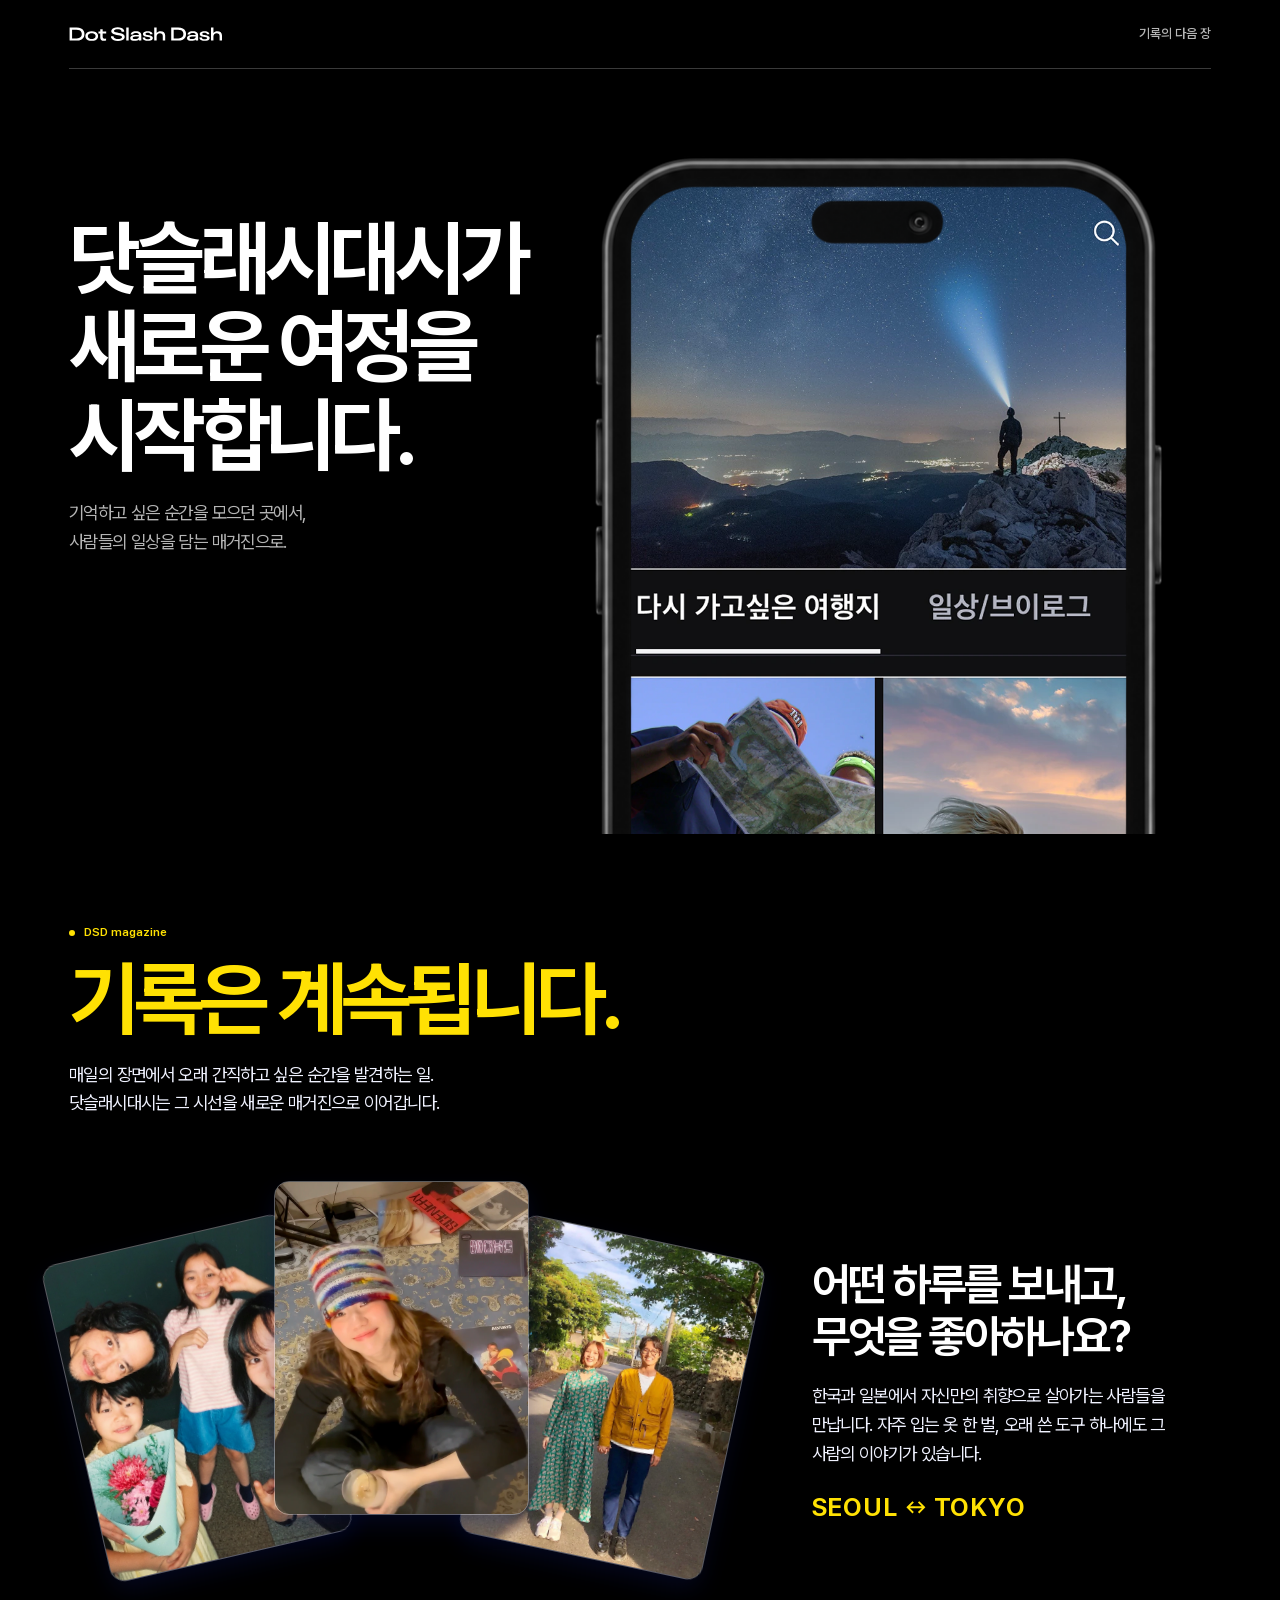
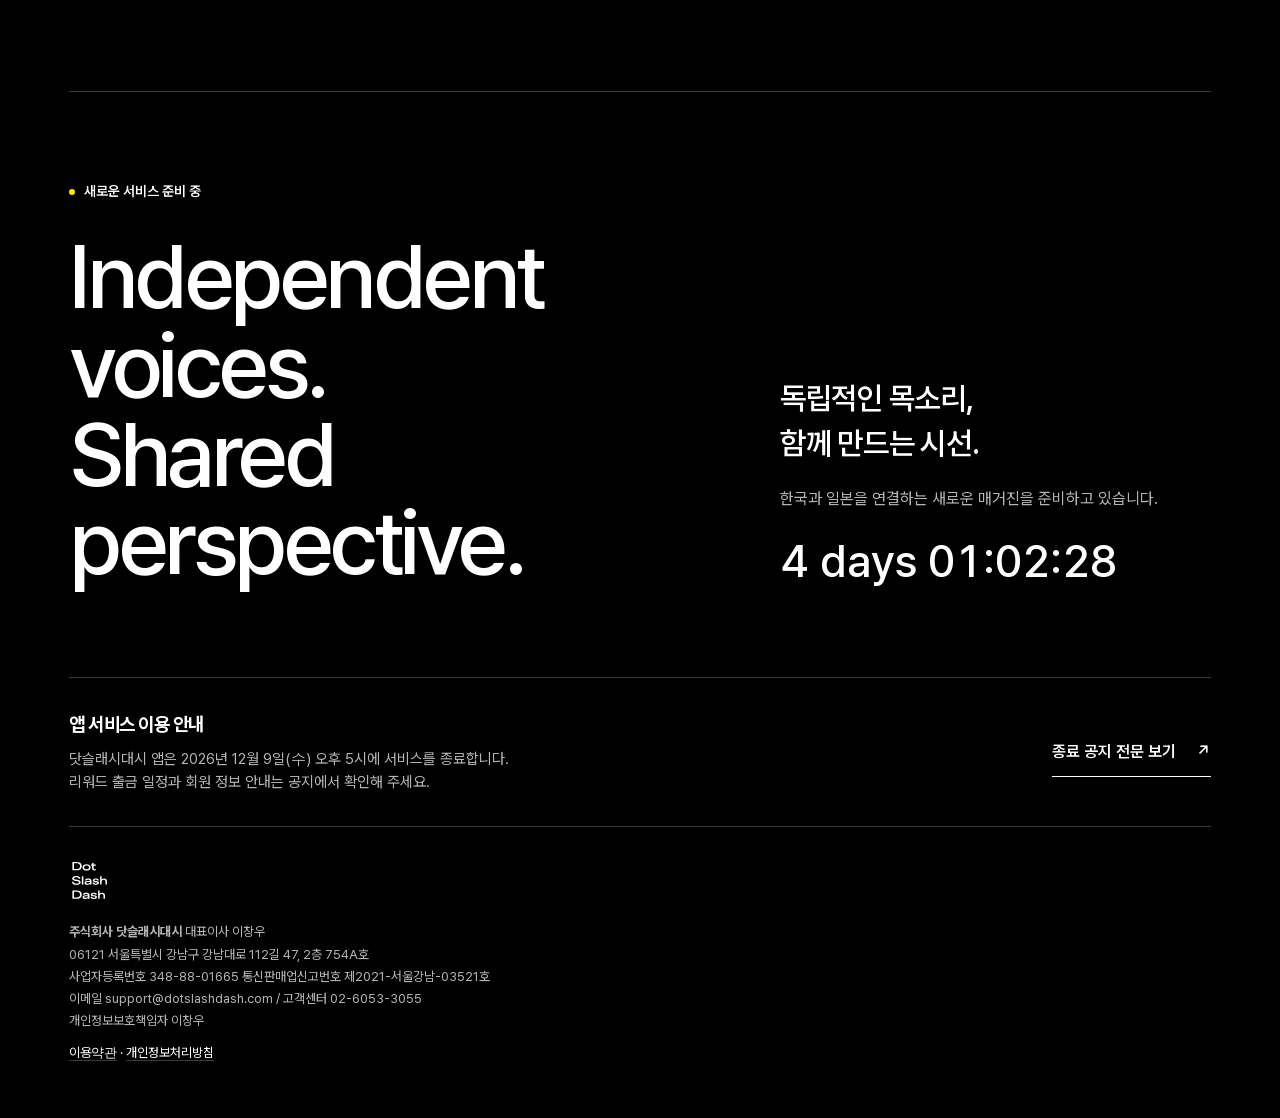
==== commit 2e1dac73: "teaser: app shutdown 2026-12-09 17:00, countdown to magazine open 2026-12-10 17:00 KST Co-Authored-B" ====
--- a/index.html
+++ b/index.html
@@ -33,5 +33,5 @@
 <script defer src="./deck-scroll.js"></script>
 <script type="module" src="./countdown.mjs"></script>
 </head>
-<body class="dsd-journey-body"><link rel="preload" as="image" href="./long_logo.svg"/><link rel="preload" as="image" href="./media/app-travel-feed.webp" fetchPriority="high"/><link rel="preload" as="image" href="./media/mag-micro-sample.webp"/><link rel="preload" as="image" href="./media/iphone-14-frame.webp"/><link rel="preload" as="image" href="./logo.svg"/><div class="dsd-journey"><header class="dsd-mast"><img src="./long_logo.svg" width="272" height="32" alt="닷슬래시대시"/><span>기록의 다음 장</span></header><main><section class="dsd-hero" aria-labelledby="dsd-headline"><div class="dsd-stage"><div class="dsd-hero-copy"><h1 id="dsd-headline"><span>닷슬래시대시가 </span><span>새로운 여정을 </span><span>시작합니다.</span></h1><p class="dsd-lede">기억하고 싶은 순간을 모으던 곳에서,<br/>사람들의 일상을 담는 매거진으로.</p></div><a class="dsd-phone" href="https://dotslashdash.io/lab/magazine/ko/home.html" aria-label="DSD magazine 홈 열기"><div class="dsd-handset"><div class="dsd-app-screen"><img src="./media/app-travel-feed.webp" width="878" height="1758" alt="" fetchPriority="high"/></div><div class="dsd-screen"><img src="./media/mag-micro-sample.webp" width="1285" height="1811" alt=""/></div><img class="dsd-frame" src="./media/iphone-14-frame.webp" width="554" height="1100" alt=""/></div></a></div></section><section class="dsd-chapter" id="magazine" aria-labelledby="dsd-chapter-title"><div class="dsd-chapter-heading"><p class="dsd-kicker"><i aria-hidden="true"></i> DSD magazine</p><h2 id="dsd-chapter-title">기록은 계속됩니다.</h2><p>매일의 장면에서 오래 간직하고 싶은 순간을 발견하는 일.<br class="dsd-wide"/> 닷슬래시대시는 그 시선을 새로운 매거진으로 이어갑니다.</p></div><div class="dsd-spread"><div class="dsd-cards"><figure class="dsd-card"><img src="./media/hello-family.webp" alt="꽃다발과 함께 카메라를 바라보는 네 사람" width="960" height="1280" loading="lazy"/></figure><figure class="dsd-card"><img src="./media/hello-records.webp" alt="니트 모자를 쓰고 음반 옆에서 음료를 든 사람" width="774" height="1268" loading="lazy"/></figure><figure class="dsd-card"><img src="./media/hello-couple.webp" alt="나무와 돌담이 있는 길에서 손을 잡고 서 있는 두 사람" width="960" height="1196" loading="lazy"/></figure></div><div class="dsd-mag-copy"><h3>어떤 하루를 보내고,<br/>무엇을 좋아하나요?</h3><p>한국과 일본에서 자신만의 취향으로 살아가는 사람들을 만납니다. 자주 입는 옷 한 벌, 오래 쓴 도구 하나에도 그 사람의 이야기가 있습니다.</p><p class="dsd-cities" lang="en">SEOUL <svg viewBox="0 0 16 12" width=".85em" height=".65em" role="img"><title>↔</title><path d="M2 6h12 M6 2l-4 4 4 4 M10 2l4 4-4 4" fill="none" stroke="currentColor" stroke-width="1.4"></path></svg> TOKYO</p></div></div></section><section class="dsd-launch" id="launch" aria-labelledby="dsd-launch-title"><p class="dsd-kicker"><i aria-hidden="true"></i> 새로운 서비스 준비 중</p><div class="dsd-launch-statement"><p class="dsd-launch-english" lang="en">Independent voices.<br/>Shared perspective.</p><div class="dsd-launch-copy"><h2 id="dsd-launch-title">독립적인 목소리,<br/>함께 만드는 시선.</h2><p>한국과 일본을 연결하는 새로운 매거진을 준비하고 있습니다.</p><div class="dsd-launch-timer" role="timer" aria-live="off" aria-label="2026년 12월 2일 오후 2:00까지의 카운트다운 (한국 시간)" data-countdown="" data-launch-at="2026-12-02T14:00:00+09:00"><time dateTime="2026-12-02T14:00:00+09:00">2026년 12월 2일 오후 2:00 (한국 시간)</time></div></div></div></section><aside class="dsd-notice" aria-labelledby="dsd-notice-title"><div><h2 id="dsd-notice-title">앱 서비스 이용 안내</h2><p>닷슬래시대시 앱은 <time dateTime="2026-12-01T17:00:00+09:00">2026년 12월 1일(화) 오후 5시</time>에 서비스를 종료합니다.<br class="dsd-wide"/> 리워드 출금 일정과 회원 정보 안내는 공지에서 확인해 주세요.</p></div><a class="dsd-text-link" href="https://linkdot.super.site/">종료 공지 전문 보기 <span aria-hidden="true">↗</span></a></aside></main><footer class="dsd-footer"><img src="./logo.svg" width="40" height="40" alt="닷슬래시대시"/><div class="dsd-legal"><p><strong>주식회사 닷슬래시대시</strong> 대표이사 이창우</p><p>06121 서울특별시 강남구 강남대로 112길 47, 2층 754A호</p><p>사업자등록번호 348-88-01665 통신판매업신고번호 제2021-서울강남-03521호</p><p>이메일 support@dotslashdash.com / 고객센터 02-6053-3055</p><p>개인정보보호책임자 이창우</p><p class="dsd-legal-links"><a href="https://dotslashdash.notion.site/7dde6e6a94a64c4697d591fd788dd758">이용약관</a><span aria-hidden="true"> · </span><a href="https://dotslashdash.notion.site/c9d51c8acb9843989de0792f54acf75c">개인정보처리방침</a></p></div></footer></div></body>
+<body class="dsd-journey-body"><link rel="preload" as="image" href="./long_logo.svg"/><link rel="preload" as="image" href="./media/app-travel-feed.webp" fetchPriority="high"/><link rel="preload" as="image" href="./media/mag-micro-sample.webp"/><link rel="preload" as="image" href="./media/iphone-14-frame.webp"/><link rel="preload" as="image" href="./logo.svg"/><div class="dsd-journey"><header class="dsd-mast"><img src="./long_logo.svg" width="272" height="32" alt="닷슬래시대시"/><span>기록의 다음 장</span></header><main><section class="dsd-hero" aria-labelledby="dsd-headline"><div class="dsd-stage"><div class="dsd-hero-copy"><h1 id="dsd-headline"><span>닷슬래시대시가 </span><span>새로운 여정을 </span><span>시작합니다.</span></h1><p class="dsd-lede">기억하고 싶은 순간을 모으던 곳에서,<br/>사람들의 일상을 담는 매거진으로.</p></div><a class="dsd-phone" href="https://dotslashdash.io/lab/magazine/ko/home.html" aria-label="DSD magazine 홈 열기"><div class="dsd-handset"><div class="dsd-app-screen"><img src="./media/app-travel-feed.webp" width="878" height="1758" alt="" fetchPriority="high"/></div><div class="dsd-screen"><img src="./media/mag-micro-sample.webp" width="1285" height="1811" alt=""/></div><img class="dsd-frame" src="./media/iphone-14-frame.webp" width="554" height="1100" alt=""/></div></a></div></section><section class="dsd-chapter" id="magazine" aria-labelledby="dsd-chapter-title"><div class="dsd-chapter-heading"><p class="dsd-kicker"><i aria-hidden="true"></i> DSD magazine</p><h2 id="dsd-chapter-title">기록은 계속됩니다.</h2><p>매일의 장면에서 오래 간직하고 싶은 순간을 발견하는 일.<br class="dsd-wide"/> 닷슬래시대시는 그 시선을 새로운 매거진으로 이어갑니다.</p></div><div class="dsd-spread"><div class="dsd-cards"><figure class="dsd-card"><img src="./media/hello-family.webp" alt="꽃다발과 함께 카메라를 바라보는 네 사람" width="960" height="1280" loading="lazy"/></figure><figure class="dsd-card"><img src="./media/hello-records.webp" alt="니트 모자를 쓰고 음반 옆에서 음료를 든 사람" width="774" height="1268" loading="lazy"/></figure><figure class="dsd-card"><img src="./media/hello-couple.webp" alt="나무와 돌담이 있는 길에서 손을 잡고 서 있는 두 사람" width="960" height="1196" loading="lazy"/></figure></div><div class="dsd-mag-copy"><h3>어떤 하루를 보내고,<br/>무엇을 좋아하나요?</h3><p>한국과 일본에서 자신만의 취향으로 살아가는 사람들을 만납니다. 자주 입는 옷 한 벌, 오래 쓴 도구 하나에도 그 사람의 이야기가 있습니다.</p><p class="dsd-cities" lang="en">SEOUL <svg viewBox="0 0 16 12" width=".85em" height=".65em" role="img"><title>↔</title><path d="M2 6h12 M6 2l-4 4 4 4 M10 2l4 4-4 4" fill="none" stroke="currentColor" stroke-width="1.4"></path></svg> TOKYO</p></div></div></section><section class="dsd-launch" id="launch" aria-labelledby="dsd-launch-title"><p class="dsd-kicker"><i aria-hidden="true"></i> 새로운 서비스 준비 중</p><div class="dsd-launch-statement"><p class="dsd-launch-english" lang="en">Independent voices.<br/>Shared perspective.</p><div class="dsd-launch-copy"><h2 id="dsd-launch-title">독립적인 목소리,<br/>함께 만드는 시선.</h2><p>한국과 일본을 연결하는 새로운 매거진을 준비하고 있습니다.</p><div class="dsd-launch-timer" role="timer" aria-live="off" aria-label="2026년 12월 10일 오후 5:00까지의 카운트다운 (한국 시간)" data-countdown="" data-launch-at="2026-12-10T17:00:00+09:00"><time dateTime="2026-12-10T17:00:00+09:00">2026년 12월 10일 오후 5:00 (한국 시간)</time></div></div></div></section><aside class="dsd-notice" aria-labelledby="dsd-notice-title"><div><h2 id="dsd-notice-title">앱 서비스 이용 안내</h2><p>닷슬래시대시 앱은 <time dateTime="2026-12-09T17:00:00+09:00">2026년 12월 9일(수) 오후 5시</time>에 서비스를 종료합니다.<br class="dsd-wide"/> 리워드 출금 일정과 회원 정보 안내는 공지에서 확인해 주세요.</p></div><a class="dsd-text-link" href="https://linkdot.super.site/">종료 공지 전문 보기 <span aria-hidden="true">↗</span></a></aside></main><footer class="dsd-footer"><img src="./logo.svg" width="40" height="40" alt="닷슬래시대시"/><div class="dsd-legal"><p><strong>주식회사 닷슬래시대시</strong> 대표이사 이창우</p><p>06121 서울특별시 강남구 강남대로 112길 47, 2층 754A호</p><p>사업자등록번호 348-88-01665 통신판매업신고번호 제2021-서울강남-03521호</p><p>이메일 support@dotslashdash.com / 고객센터 02-6053-3055</p><p>개인정보보호책임자 이창우</p><p class="dsd-legal-links"><a href="https://dotslashdash.notion.site/7dde6e6a94a64c4697d591fd788dd758">이용약관</a><span aria-hidden="true"> · </span><a href="https://dotslashdash.notion.site/c9d51c8acb9843989de0792f54acf75c">개인정보처리방침</a></p></div></footer></div></body>
 </html>
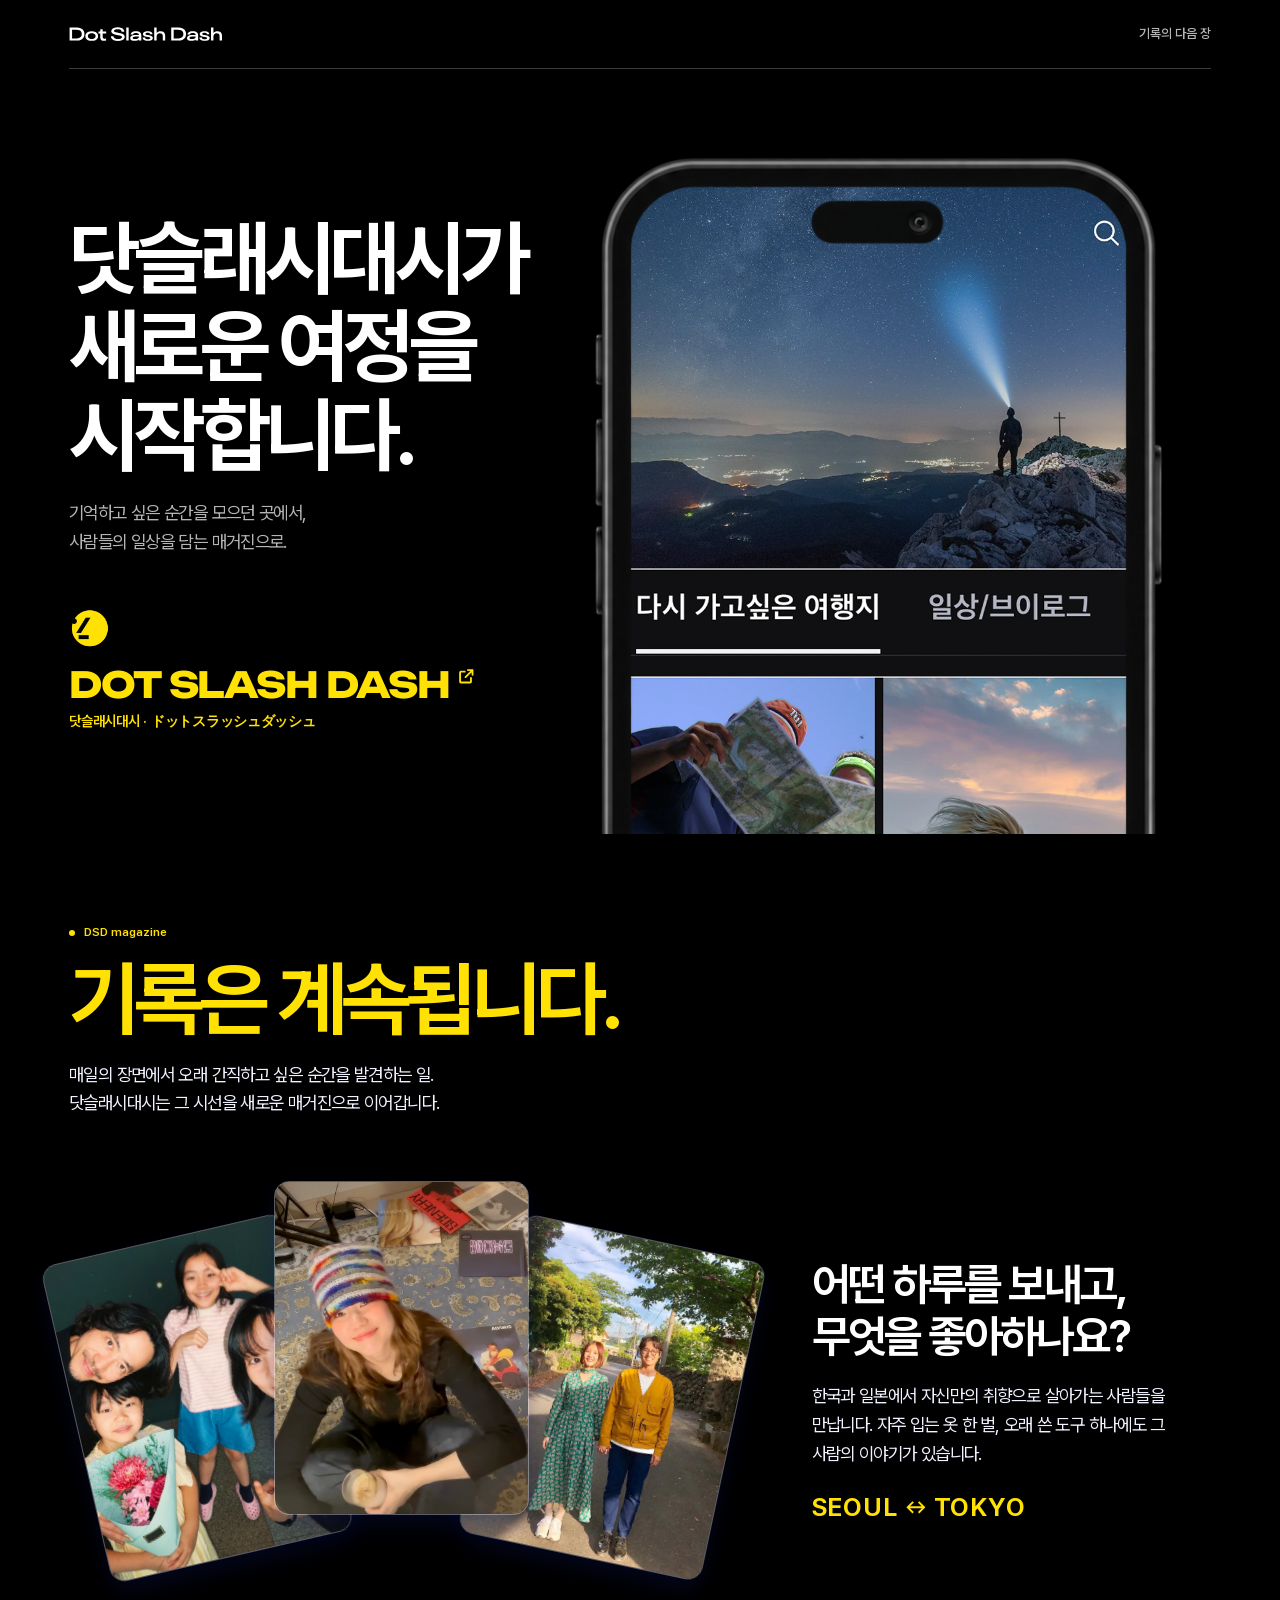
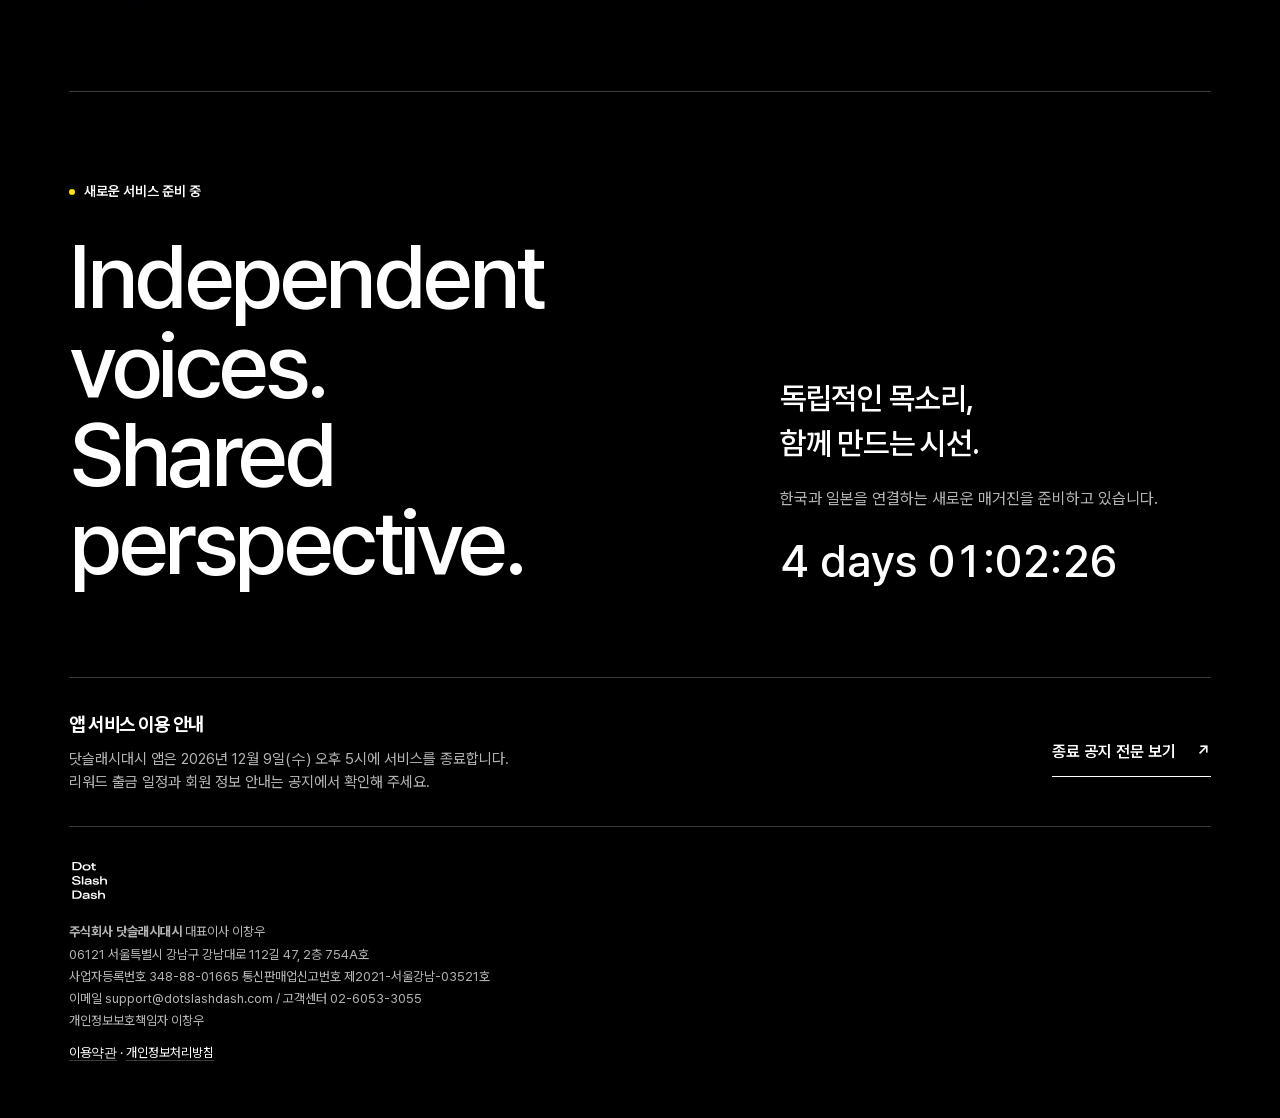
==== commit e4f5ebb3: "teaser: DOT SLASH DASH masthead under the lede, linked to the Instagram magazine Logo, wordmark (Unb" ====
--- a/index.html
+++ b/index.html
@@ -33,5 +33,5 @@
 <script defer src="./deck-scroll.js"></script>
 <script type="module" src="./countdown.mjs"></script>
 </head>
-<body class="dsd-journey-body"><link rel="preload" as="image" href="./long_logo.svg"/><link rel="preload" as="image" href="./media/app-travel-feed.webp" fetchPriority="high"/><link rel="preload" as="image" href="./media/mag-micro-sample.webp"/><link rel="preload" as="image" href="./media/iphone-14-frame.webp"/><link rel="preload" as="image" href="./logo.svg"/><div class="dsd-journey"><header class="dsd-mast"><img src="./long_logo.svg" width="272" height="32" alt="닷슬래시대시"/><span>기록의 다음 장</span></header><main><section class="dsd-hero" aria-labelledby="dsd-headline"><div class="dsd-stage"><div class="dsd-hero-copy"><h1 id="dsd-headline"><span>닷슬래시대시가 </span><span>새로운 여정을 </span><span>시작합니다.</span></h1><p class="dsd-lede">기억하고 싶은 순간을 모으던 곳에서,<br/>사람들의 일상을 담는 매거진으로.</p></div><a class="dsd-phone" href="https://dotslashdash.io/lab/magazine/ko/home.html" aria-label="DSD magazine 홈 열기"><div class="dsd-handset"><div class="dsd-app-screen"><img src="./media/app-travel-feed.webp" width="878" height="1758" alt="" fetchPriority="high"/></div><div class="dsd-screen"><img src="./media/mag-micro-sample.webp" width="1285" height="1811" alt=""/></div><img class="dsd-frame" src="./media/iphone-14-frame.webp" width="554" height="1100" alt=""/></div></a></div></section><section class="dsd-chapter" id="magazine" aria-labelledby="dsd-chapter-title"><div class="dsd-chapter-heading"><p class="dsd-kicker"><i aria-hidden="true"></i> DSD magazine</p><h2 id="dsd-chapter-title">기록은 계속됩니다.</h2><p>매일의 장면에서 오래 간직하고 싶은 순간을 발견하는 일.<br class="dsd-wide"/> 닷슬래시대시는 그 시선을 새로운 매거진으로 이어갑니다.</p></div><div class="dsd-spread"><div class="dsd-cards"><figure class="dsd-card"><img src="./media/hello-family.webp" alt="꽃다발과 함께 카메라를 바라보는 네 사람" width="960" height="1280" loading="lazy"/></figure><figure class="dsd-card"><img src="./media/hello-records.webp" alt="니트 모자를 쓰고 음반 옆에서 음료를 든 사람" width="774" height="1268" loading="lazy"/></figure><figure class="dsd-card"><img src="./media/hello-couple.webp" alt="나무와 돌담이 있는 길에서 손을 잡고 서 있는 두 사람" width="960" height="1196" loading="lazy"/></figure></div><div class="dsd-mag-copy"><h3>어떤 하루를 보내고,<br/>무엇을 좋아하나요?</h3><p>한국과 일본에서 자신만의 취향으로 살아가는 사람들을 만납니다. 자주 입는 옷 한 벌, 오래 쓴 도구 하나에도 그 사람의 이야기가 있습니다.</p><p class="dsd-cities" lang="en">SEOUL <svg viewBox="0 0 16 12" width=".85em" height=".65em" role="img"><title>↔</title><path d="M2 6h12 M6 2l-4 4 4 4 M10 2l4 4-4 4" fill="none" stroke="currentColor" stroke-width="1.4"></path></svg> TOKYO</p></div></div></section><section class="dsd-launch" id="launch" aria-labelledby="dsd-launch-title"><p class="dsd-kicker"><i aria-hidden="true"></i> 새로운 서비스 준비 중</p><div class="dsd-launch-statement"><p class="dsd-launch-english" lang="en">Independent voices.<br/>Shared perspective.</p><div class="dsd-launch-copy"><h2 id="dsd-launch-title">독립적인 목소리,<br/>함께 만드는 시선.</h2><p>한국과 일본을 연결하는 새로운 매거진을 준비하고 있습니다.</p><div class="dsd-launch-timer" role="timer" aria-live="off" aria-label="2026년 12월 10일 오후 5:00까지의 카운트다운 (한국 시간)" data-countdown="" data-launch-at="2026-12-10T17:00:00+09:00"><time dateTime="2026-12-10T17:00:00+09:00">2026년 12월 10일 오후 5:00 (한국 시간)</time></div></div></div></section><aside class="dsd-notice" aria-labelledby="dsd-notice-title"><div><h2 id="dsd-notice-title">앱 서비스 이용 안내</h2><p>닷슬래시대시 앱은 <time dateTime="2026-12-09T17:00:00+09:00">2026년 12월 9일(수) 오후 5시</time>에 서비스를 종료합니다.<br class="dsd-wide"/> 리워드 출금 일정과 회원 정보 안내는 공지에서 확인해 주세요.</p></div><a class="dsd-text-link" href="https://linkdot.super.site/">종료 공지 전문 보기 <span aria-hidden="true">↗</span></a></aside></main><footer class="dsd-footer"><img src="./logo.svg" width="40" height="40" alt="닷슬래시대시"/><div class="dsd-legal"><p><strong>주식회사 닷슬래시대시</strong> 대표이사 이창우</p><p>06121 서울특별시 강남구 강남대로 112길 47, 2층 754A호</p><p>사업자등록번호 348-88-01665 통신판매업신고번호 제2021-서울강남-03521호</p><p>이메일 support@dotslashdash.com / 고객센터 02-6053-3055</p><p>개인정보보호책임자 이창우</p><p class="dsd-legal-links"><a href="https://dotslashdash.notion.site/7dde6e6a94a64c4697d591fd788dd758">이용약관</a><span aria-hidden="true"> · </span><a href="https://dotslashdash.notion.site/c9d51c8acb9843989de0792f54acf75c">개인정보처리방침</a></p></div></footer></div></body>
+<body class="dsd-journey-body"><link rel="preload" as="image" href="./long_logo.svg"/><link rel="preload" as="image" href="./media/app-travel-feed.webp" fetchPriority="high"/><link rel="preload" as="image" href="./media/mag-micro-sample.webp"/><link rel="preload" as="image" href="./media/iphone-14-frame.webp"/><link rel="preload" as="image" href="./logo.svg"/><link rel="preload" as="font" type="font/woff2" href="./unbounded-750.woff2" crossorigin=""/><div class="dsd-journey"><header class="dsd-mast"><img src="./long_logo.svg" width="272" height="32" alt="닷슬래시대시"/><span>기록의 다음 장</span></header><main><section class="dsd-hero" aria-labelledby="dsd-headline"><div class="dsd-stage"><div class="dsd-hero-copy"><h1 id="dsd-headline"><span>닷슬래시대시가 </span><span>새로운 여정을 </span><span>시작합니다.</span></h1><p class="dsd-lede">기억하고 싶은 순간을 모으던 곳에서,<br/>사람들의 일상을 담는 매거진으로.</p><a class="dsd-ig" href="https://www.instagram.com/dsd.magazine/" target="_blank" rel="noopener noreferrer" aria-label="DOT SLASH DASH 인스타그램 매거진 열기 (새 창)"><img src="./media/dsd-magazine-logo.png" width="48" height="48" alt=""/><span class="dsd-ig-mark"><strong lang="en">DOT SLASH DASH<svg class="dsd-ig-out" viewBox="0 0 24 24" aria-hidden="true" focusable="false"><path d="M14 4h6v6M20 4l-9 9M18 14v5a1 1 0 0 1-1 1H5a1 1 0 0 1-1-1V7a1 1 0 0 1 1-1h5" fill="none" stroke="currentColor" stroke-width="2.4" stroke-linecap="round" stroke-linejoin="round"/></svg></strong><span><span lang="ko">닷슬래시대시</span> · <span lang="ja">ドットスラッシュダッシュ</span></span></span></a></div><a class="dsd-phone" href="https://dotslashdash.io/lab/magazine/ko/home.html" aria-label="DSD magazine 홈 열기"><div class="dsd-handset"><div class="dsd-app-screen"><img src="./media/app-travel-feed.webp" width="878" height="1758" alt="" fetchPriority="high"/></div><div class="dsd-screen"><img src="./media/mag-micro-sample.webp" width="1285" height="1811" alt=""/></div><img class="dsd-frame" src="./media/iphone-14-frame.webp" width="554" height="1100" alt=""/></div></a></div></section><section class="dsd-chapter" id="magazine" aria-labelledby="dsd-chapter-title"><div class="dsd-chapter-heading"><p class="dsd-kicker"><i aria-hidden="true"></i> DSD magazine</p><h2 id="dsd-chapter-title">기록은 계속됩니다.</h2><p>매일의 장면에서 오래 간직하고 싶은 순간을 발견하는 일.<br class="dsd-wide"/> 닷슬래시대시는 그 시선을 새로운 매거진으로 이어갑니다.</p></div><div class="dsd-spread"><div class="dsd-cards"><figure class="dsd-card"><img src="./media/hello-family.webp" alt="꽃다발과 함께 카메라를 바라보는 네 사람" width="960" height="1280" loading="lazy"/></figure><figure class="dsd-card"><img src="./media/hello-records.webp" alt="니트 모자를 쓰고 음반 옆에서 음료를 든 사람" width="774" height="1268" loading="lazy"/></figure><figure class="dsd-card"><img src="./media/hello-couple.webp" alt="나무와 돌담이 있는 길에서 손을 잡고 서 있는 두 사람" width="960" height="1196" loading="lazy"/></figure></div><div class="dsd-mag-copy"><h3>어떤 하루를 보내고,<br/>무엇을 좋아하나요?</h3><p>한국과 일본에서 자신만의 취향으로 살아가는 사람들을 만납니다. 자주 입는 옷 한 벌, 오래 쓴 도구 하나에도 그 사람의 이야기가 있습니다.</p><p class="dsd-cities" lang="en">SEOUL <svg viewBox="0 0 16 12" width=".85em" height=".65em" role="img"><title>↔</title><path d="M2 6h12 M6 2l-4 4 4 4 M10 2l4 4-4 4" fill="none" stroke="currentColor" stroke-width="1.4"></path></svg> TOKYO</p></div></div></section><section class="dsd-launch" id="launch" aria-labelledby="dsd-launch-title"><p class="dsd-kicker"><i aria-hidden="true"></i> 새로운 서비스 준비 중</p><div class="dsd-launch-statement"><p class="dsd-launch-english" lang="en">Independent voices.<br/>Shared perspective.</p><div class="dsd-launch-copy"><h2 id="dsd-launch-title">독립적인 목소리,<br/>함께 만드는 시선.</h2><p>한국과 일본을 연결하는 새로운 매거진을 준비하고 있습니다.</p><div class="dsd-launch-timer" role="timer" aria-live="off" aria-label="2026년 12월 10일 오후 5:00까지의 카운트다운 (한국 시간)" data-countdown="" data-launch-at="2026-12-10T17:00:00+09:00"><time dateTime="2026-12-10T17:00:00+09:00">2026년 12월 10일 오후 5:00 (한국 시간)</time></div></div></div></section><aside class="dsd-notice" aria-labelledby="dsd-notice-title"><div><h2 id="dsd-notice-title">앱 서비스 이용 안내</h2><p>닷슬래시대시 앱은 <time dateTime="2026-12-09T17:00:00+09:00">2026년 12월 9일(수) 오후 5시</time>에 서비스를 종료합니다.<br class="dsd-wide"/> 리워드 출금 일정과 회원 정보 안내는 공지에서 확인해 주세요.</p></div><a class="dsd-text-link" href="https://linkdot.super.site/">종료 공지 전문 보기 <span aria-hidden="true">↗</span></a></aside></main><footer class="dsd-footer"><img src="./logo.svg" width="40" height="40" alt="닷슬래시대시"/><div class="dsd-legal"><p><strong>주식회사 닷슬래시대시</strong> 대표이사 이창우</p><p>06121 서울특별시 강남구 강남대로 112길 47, 2층 754A호</p><p>사업자등록번호 348-88-01665 통신판매업신고번호 제2021-서울강남-03521호</p><p>이메일 support@dotslashdash.com / 고객센터 02-6053-3055</p><p>개인정보보호책임자 이창우</p><p class="dsd-legal-links"><a href="https://dotslashdash.notion.site/7dde6e6a94a64c4697d591fd788dd758">이용약관</a><span aria-hidden="true"> · </span><a href="https://dotslashdash.notion.site/c9d51c8acb9843989de0792f54acf75c">개인정보처리방침</a></p></div></footer></div></body>
 </html>
--- a/dsd-www.css
+++ b/dsd-www.css
@@ -3,6 +3,14 @@
   src: url("./journey-kr.woff2") format("woff2");
   font-display: swap;
   font-weight: 100 900;
+}
+
+/* Wordmark face of the ummm.pub magazine masthead (OFL, see unbounded-OFL.txt); subset to its letters. */
+@font-face {
+  font-family: "DSD Unbounded";
+  src: url("./unbounded-750.woff2") format("woff2");
+  font-display: swap;
+  font-weight: 750;
 }
 
 .dsd-journey-body { margin: 0; background: #000; }
@@ -55,6 +63,31 @@
   margin-block-end: 20px;
 }
 .dsd-journey h1 span { display: block; }
+/* DSD magazine on Instagram (2026-11-13, user): the ummm.pub magazine masthead, linked out. */
+.dsd-journey .dsd-ig {
+  display: inline-grid;
+  justify-items: start;
+  gap: clamp(14px, 1.4vw, 20px);
+  margin-top: clamp(34px, 4vw, 60px);
+  color: var(--mag-yellow);
+  text-decoration: none;
+}
+.dsd-journey .dsd-ig img { display: block; width: clamp(40px, 3.2vw, 54px); height: auto; }
+.dsd-journey .dsd-ig-mark {
+  display: grid;
+  gap: .3em;
+  font: 750 clamp(24px, 7vw, 30px) / 1 "DSD Unbounded", "Archivo", Arial, sans-serif;
+  letter-spacing: -.04em;
+  word-spacing: .035em;
+  white-space: nowrap;
+}
+.dsd-journey .dsd-ig-mark strong { display: flex; align-items: flex-start; gap: .22em; font: inherit; }
+.dsd-journey .dsd-ig-mark > span {
+  font: 600 max(11px, .4em) / 1.15 "Journey Pretendard", "Apple SD Gothic Neo", sans-serif;
+  letter-spacing: -.02em;
+}
+.dsd-journey .dsd-ig-out { flex: none; width: .52em; height: .52em; margin-top: .02em; transition: transform .2s ease; }
+.dsd-journey .dsd-ig:hover .dsd-ig-out, .dsd-journey .dsd-ig:focus-visible .dsd-ig-out { transform: translate(.08em, -.08em); }
 .dsd-journey .dsd-lede, .dsd-journey .dsd-chapter-heading > p:last-child, .dsd-journey .dsd-mag-copy > p:not(.dsd-cities) {
   color: var(--muted);
   font-size: clamp(16px, 1.4vw, 22px);
@@ -212,6 +245,7 @@
   .dsd-journey .dsd-phone { justify-self: start; }
   .dsd-journey .dsd-hero-copy { align-self: start; padding-top: clamp(30px, 4.5vw, 86px); }
   .dsd-journey h1 { font-size: clamp(48px, 6.4vw, 118px); }
+  .dsd-journey .dsd-ig-mark { font-size: clamp(26px, 2.8vw, 46px); }
   .dsd-journey .dsd-chapter-heading .dsd-kicker { font-size: clamp(10px, .9vw, 14px); }
   .dsd-journey .dsd-chapter-heading h2 { margin-block: 13px 16px; font-size: clamp(39px, 6.4vw, 98px); }
   .dsd-journey .dsd-spread { grid-template-columns: 1.25fr .75fr; gap: clamp(36px, 6vw, 100px); }
@@ -220,6 +254,7 @@
   .dsd-journey .dsd-wide { display: inline; }
 }
 @media (prefers-reduced-motion: reduce) {
+  .dsd-journey .dsd-ig-out { transition: none; }
   .dsd-journey .dsd-text-link span { transition: none; }
   .dsd-journey .dsd-cards { --deck: 1 !important; }
   .dsd-journey .dsd-card { transition: none !important; }
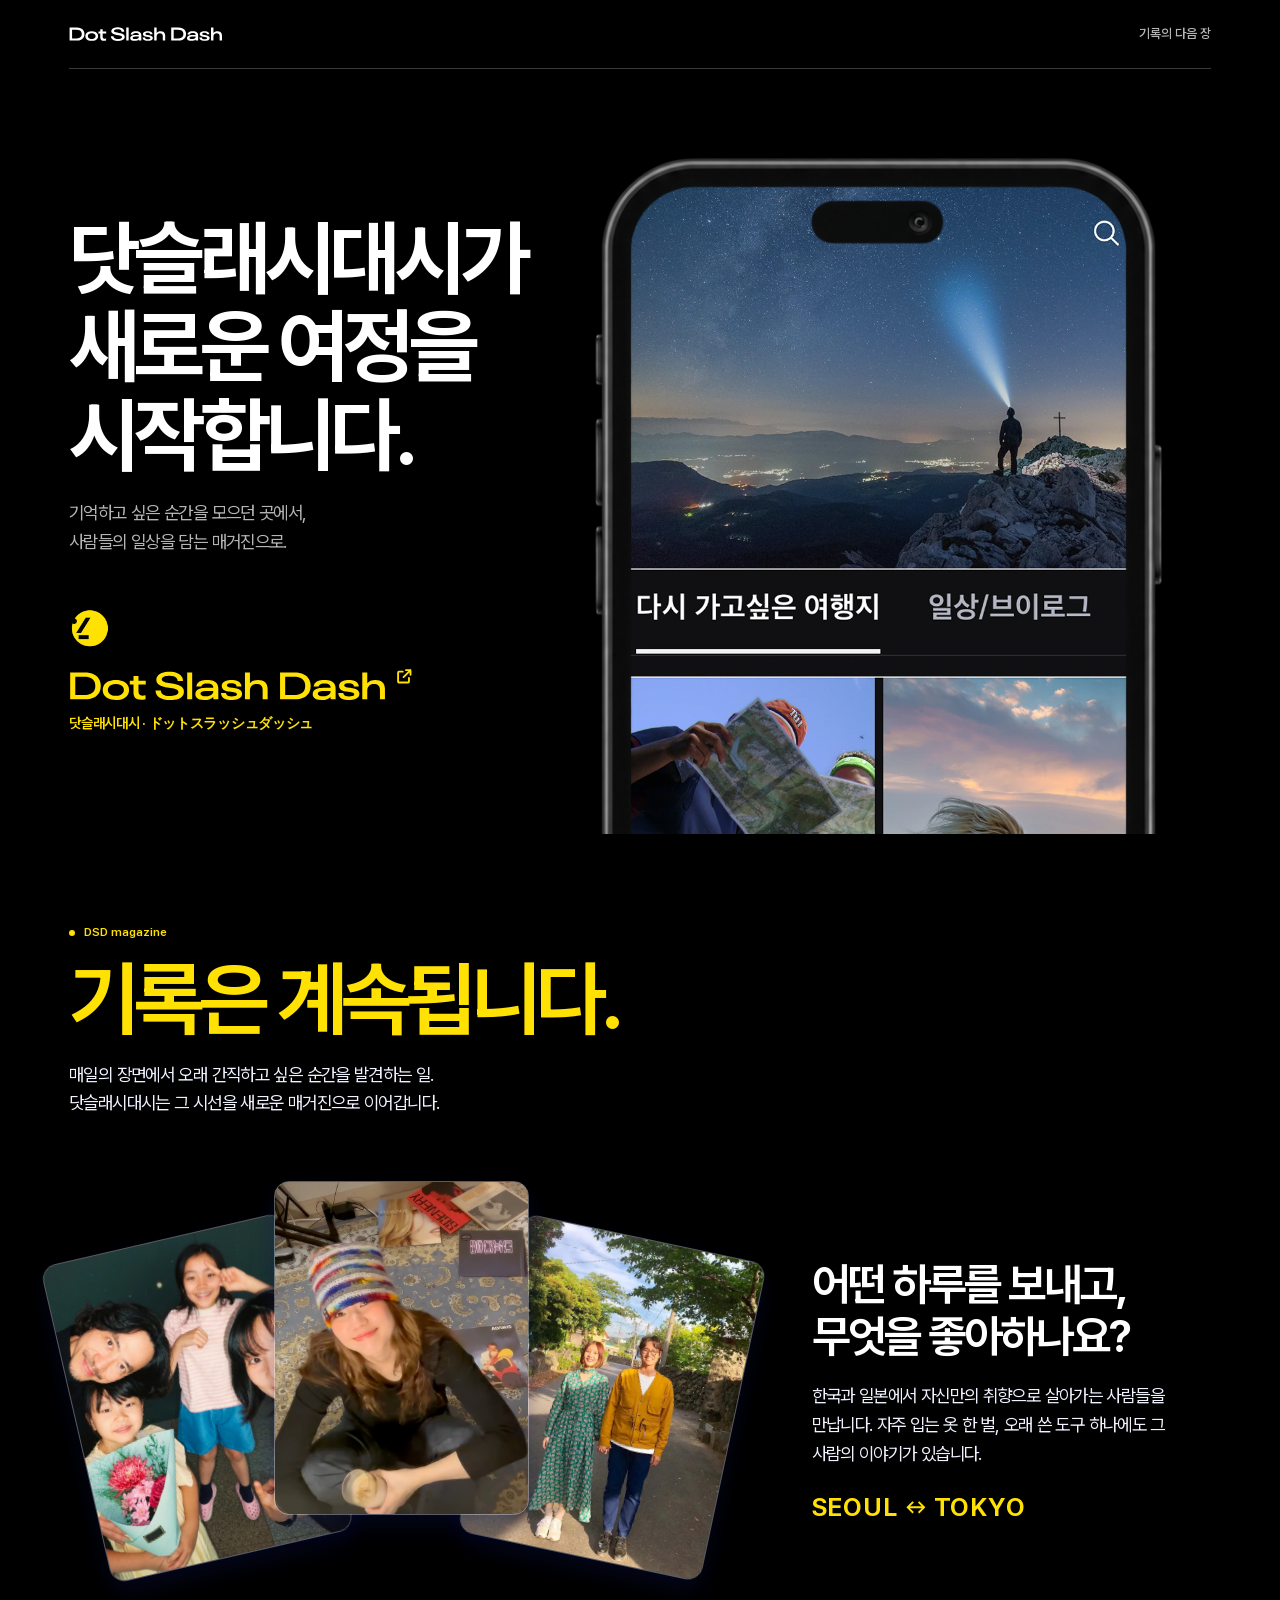
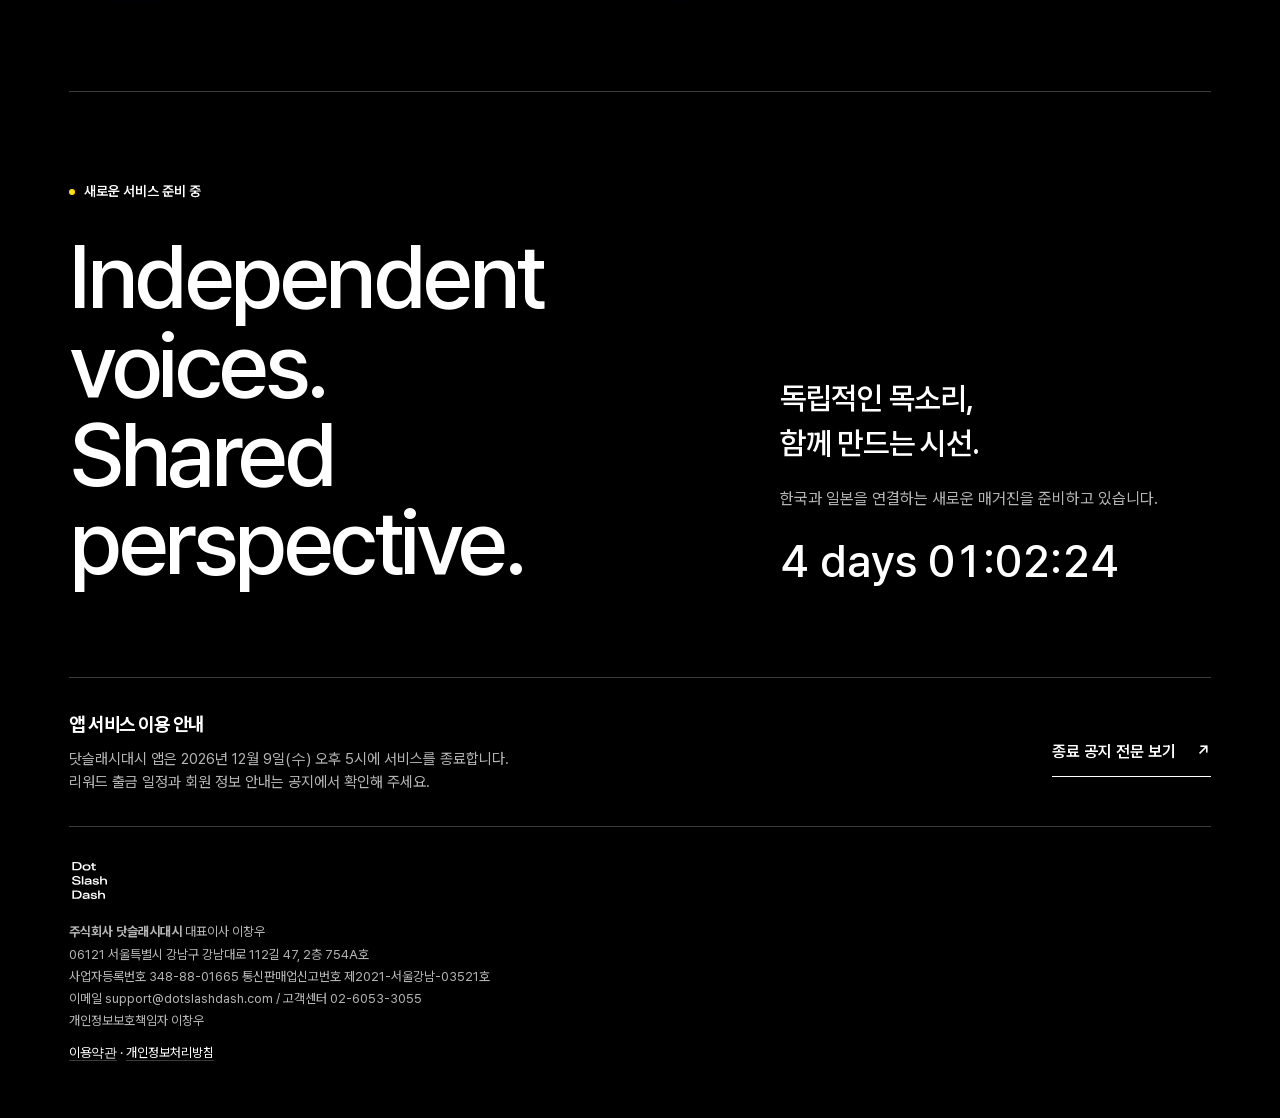
==== commit ee0f898f: "teaser: Dot Slash Dash logotype (long_logo.svg) in yellow on the Instagram masthead Replaces the DOT" ====
--- a/index.html
+++ b/index.html
@@ -33,5 +33,5 @@
 <script defer src="./deck-scroll.js"></script>
 <script type="module" src="./countdown.mjs"></script>
 </head>
-<body class="dsd-journey-body"><link rel="preload" as="image" href="./long_logo.svg"/><link rel="preload" as="image" href="./media/app-travel-feed.webp" fetchPriority="high"/><link rel="preload" as="image" href="./media/mag-micro-sample.webp"/><link rel="preload" as="image" href="./media/iphone-14-frame.webp"/><link rel="preload" as="image" href="./logo.svg"/><link rel="preload" as="font" type="font/woff2" href="./unbounded-750.woff2" crossorigin=""/><div class="dsd-journey"><header class="dsd-mast"><img src="./long_logo.svg" width="272" height="32" alt="닷슬래시대시"/><span>기록의 다음 장</span></header><main><section class="dsd-hero" aria-labelledby="dsd-headline"><div class="dsd-stage"><div class="dsd-hero-copy"><h1 id="dsd-headline"><span>닷슬래시대시가 </span><span>새로운 여정을 </span><span>시작합니다.</span></h1><p class="dsd-lede">기억하고 싶은 순간을 모으던 곳에서,<br/>사람들의 일상을 담는 매거진으로.</p><a class="dsd-ig" href="https://www.instagram.com/dsd.magazine/" target="_blank" rel="noopener noreferrer" aria-label="DOT SLASH DASH 인스타그램 매거진 열기 (새 창)"><img src="./media/dsd-magazine-logo.png" width="48" height="48" alt=""/><span class="dsd-ig-mark"><strong lang="en">DOT SLASH DASH<svg class="dsd-ig-out" viewBox="0 0 24 24" aria-hidden="true" focusable="false"><path d="M14 4h6v6M20 4l-9 9M18 14v5a1 1 0 0 1-1 1H5a1 1 0 0 1-1-1V7a1 1 0 0 1 1-1h5" fill="none" stroke="currentColor" stroke-width="2.4" stroke-linecap="round" stroke-linejoin="round"/></svg></strong><span><span lang="ko">닷슬래시대시</span> · <span lang="ja">ドットスラッシュダッシュ</span></span></span></a></div><a class="dsd-phone" href="https://dotslashdash.io/lab/magazine/ko/home.html" aria-label="DSD magazine 홈 열기"><div class="dsd-handset"><div class="dsd-app-screen"><img src="./media/app-travel-feed.webp" width="878" height="1758" alt="" fetchPriority="high"/></div><div class="dsd-screen"><img src="./media/mag-micro-sample.webp" width="1285" height="1811" alt=""/></div><img class="dsd-frame" src="./media/iphone-14-frame.webp" width="554" height="1100" alt=""/></div></a></div></section><section class="dsd-chapter" id="magazine" aria-labelledby="dsd-chapter-title"><div class="dsd-chapter-heading"><p class="dsd-kicker"><i aria-hidden="true"></i> DSD magazine</p><h2 id="dsd-chapter-title">기록은 계속됩니다.</h2><p>매일의 장면에서 오래 간직하고 싶은 순간을 발견하는 일.<br class="dsd-wide"/> 닷슬래시대시는 그 시선을 새로운 매거진으로 이어갑니다.</p></div><div class="dsd-spread"><div class="dsd-cards"><figure class="dsd-card"><img src="./media/hello-family.webp" alt="꽃다발과 함께 카메라를 바라보는 네 사람" width="960" height="1280" loading="lazy"/></figure><figure class="dsd-card"><img src="./media/hello-records.webp" alt="니트 모자를 쓰고 음반 옆에서 음료를 든 사람" width="774" height="1268" loading="lazy"/></figure><figure class="dsd-card"><img src="./media/hello-couple.webp" alt="나무와 돌담이 있는 길에서 손을 잡고 서 있는 두 사람" width="960" height="1196" loading="lazy"/></figure></div><div class="dsd-mag-copy"><h3>어떤 하루를 보내고,<br/>무엇을 좋아하나요?</h3><p>한국과 일본에서 자신만의 취향으로 살아가는 사람들을 만납니다. 자주 입는 옷 한 벌, 오래 쓴 도구 하나에도 그 사람의 이야기가 있습니다.</p><p class="dsd-cities" lang="en">SEOUL <svg viewBox="0 0 16 12" width=".85em" height=".65em" role="img"><title>↔</title><path d="M2 6h12 M6 2l-4 4 4 4 M10 2l4 4-4 4" fill="none" stroke="currentColor" stroke-width="1.4"></path></svg> TOKYO</p></div></div></section><section class="dsd-launch" id="launch" aria-labelledby="dsd-launch-title"><p class="dsd-kicker"><i aria-hidden="true"></i> 새로운 서비스 준비 중</p><div class="dsd-launch-statement"><p class="dsd-launch-english" lang="en">Independent voices.<br/>Shared perspective.</p><div class="dsd-launch-copy"><h2 id="dsd-launch-title">독립적인 목소리,<br/>함께 만드는 시선.</h2><p>한국과 일본을 연결하는 새로운 매거진을 준비하고 있습니다.</p><div class="dsd-launch-timer" role="timer" aria-live="off" aria-label="2026년 12월 10일 오후 5:00까지의 카운트다운 (한국 시간)" data-countdown="" data-launch-at="2026-12-10T17:00:00+09:00"><time dateTime="2026-12-10T17:00:00+09:00">2026년 12월 10일 오후 5:00 (한국 시간)</time></div></div></div></section><aside class="dsd-notice" aria-labelledby="dsd-notice-title"><div><h2 id="dsd-notice-title">앱 서비스 이용 안내</h2><p>닷슬래시대시 앱은 <time dateTime="2026-12-09T17:00:00+09:00">2026년 12월 9일(수) 오후 5시</time>에 서비스를 종료합니다.<br class="dsd-wide"/> 리워드 출금 일정과 회원 정보 안내는 공지에서 확인해 주세요.</p></div><a class="dsd-text-link" href="https://linkdot.super.site/">종료 공지 전문 보기 <span aria-hidden="true">↗</span></a></aside></main><footer class="dsd-footer"><img src="./logo.svg" width="40" height="40" alt="닷슬래시대시"/><div class="dsd-legal"><p><strong>주식회사 닷슬래시대시</strong> 대표이사 이창우</p><p>06121 서울특별시 강남구 강남대로 112길 47, 2층 754A호</p><p>사업자등록번호 348-88-01665 통신판매업신고번호 제2021-서울강남-03521호</p><p>이메일 support@dotslashdash.com / 고객센터 02-6053-3055</p><p>개인정보보호책임자 이창우</p><p class="dsd-legal-links"><a href="https://dotslashdash.notion.site/7dde6e6a94a64c4697d591fd788dd758">이용약관</a><span aria-hidden="true"> · </span><a href="https://dotslashdash.notion.site/c9d51c8acb9843989de0792f54acf75c">개인정보처리방침</a></p></div></footer></div></body>
+<body class="dsd-journey-body"><link rel="preload" as="image" href="./long_logo.svg"/><link rel="preload" as="image" href="./media/app-travel-feed.webp" fetchPriority="high"/><link rel="preload" as="image" href="./media/mag-micro-sample.webp"/><link rel="preload" as="image" href="./media/iphone-14-frame.webp"/><link rel="preload" as="image" href="./logo.svg"/><div class="dsd-journey"><header class="dsd-mast"><img src="./long_logo.svg" width="272" height="32" alt="닷슬래시대시"/><span>기록의 다음 장</span></header><main><section class="dsd-hero" aria-labelledby="dsd-headline"><div class="dsd-stage"><div class="dsd-hero-copy"><h1 id="dsd-headline"><span>닷슬래시대시가 </span><span>새로운 여정을 </span><span>시작합니다.</span></h1><p class="dsd-lede">기억하고 싶은 순간을 모으던 곳에서,<br/>사람들의 일상을 담는 매거진으로.</p><a class="dsd-ig" href="https://www.instagram.com/dsd.magazine/" target="_blank" rel="noopener noreferrer" aria-label="Dot Slash Dash 인스타그램 매거진 열기 (새 창)"><img src="./media/dsd-magazine-logo.png" width="48" height="48" alt=""/><span class="dsd-ig-mark"><strong lang="en"><svg class="dsd-ig-logo" viewBox="0 0 272 32" aria-hidden="true" focusable="false"><path d="M262.14 11.07C259.01 11.07 256.66 12.05 255.16 14V4.65H250.89V27.66H255.16V20.55C255.16 16.9 257.08 14.58 260.86 14.58C264.15 14.58 266.01 16.27 266.01 19.53V27.65H270.28V18.75C270.29 13.71 267.23 11.07 262.14 11.07ZM239.42 28.22C243.2 28.22 246.92 27.37 248.06 24.83C248.29 24.31 248.42 23.72 248.42 23.04C248.42 22.39 248.32 21.83 248.09 21.34C247.18 19.32 244.86 18.57 241.5 18.02C239.15 17.66 236.19 17.5 235.6 16.29C235.5 16.13 235.47 15.93 235.47 15.74C235.47 15.55 235.5 15.35 235.57 15.19C235.96 14.31 237.33 13.95 239.29 13.95C241.18 13.95 242.91 14.44 243.5 15.71C243.63 16 243.7 16.3 243.7 16.66H247.87C247.87 15.91 247.74 15.26 247.48 14.67C246.34 12.16 243.08 11.08 239.39 11.08C235.84 11.08 232.45 12.06 231.37 14.44C231.14 14.96 231.01 15.52 231.01 16.14C231.01 16.82 231.14 17.41 231.37 17.93C232.22 19.95 234.6 20.6 237.3 20.99C242.19 21.67 243.49 22.07 243.82 22.75C243.95 23.01 243.98 23.17 243.98 23.4C243.98 23.66 243.95 23.86 243.85 24.05C243.46 24.93 241.73 25.26 239.58 25.26C237.36 25.26 235.57 24.77 234.95 23.4C234.79 23.04 234.72 22.65 234.72 22.19H230.38C230.41 23.1 230.61 23.89 230.9 24.57C232.12 27.21 235.31 28.22 239.42 28.22ZM223.51 22.19C222.63 24.08 219.99 25.06 217.15 25.06C215.46 25.06 213.57 24.73 213.01 23.53C212.91 23.3 212.88 23.11 212.88 22.85C212.88 22.56 212.95 22.3 213.04 22.1C213.72 20.73 216.36 20.6 219.14 20.6H223.8V20.8C223.8 21.31 223.71 21.77 223.51 22.19ZM227.46 15.12C226.16 12.12 222.86 11.08 218.46 11.08C214.42 11.08 211 12.09 209.76 14.89C209.53 15.44 209.37 16.06 209.3 16.78H213.57C213.6 16.52 213.67 16.29 213.76 16.06C214.41 14.63 216.4 14.2 218.52 14.2C220.77 14.2 222.79 14.72 223.51 16.29C223.67 16.68 223.77 17.11 223.77 17.63V17.76H219.11C214.55 17.76 210.24 18.22 208.91 21.18C208.65 21.77 208.49 22.45 208.49 23.27C208.49 24.02 208.62 24.64 208.88 25.19C209.79 27.24 212.47 28.22 216.15 28.22C219.77 28.22 222.25 27.28 223.81 25.58V27.67H228.08V18.51C228.08 17.17 227.85 16.06 227.46 15.12ZM184.95 23.95V8.37H192.58C196.98 8.37 200.08 9.8 201.41 12.71C201.83 13.69 202.06 14.86 202.06 16.17C202.06 17.48 201.83 18.65 201.41 19.62C200.07 22.52 196.98 23.96 192.58 23.96H184.95V23.95ZM180.55 27.67H192.9C199.19 27.67 203.79 25.52 205.78 21.12C206.43 19.68 206.76 18.06 206.76 16.17C206.76 14.28 206.4 12.65 205.78 11.25C203.86 6.82 199.19 4.66 192.9 4.66H180.55V27.67ZM161.77 11.07C158.64 11.07 156.29 12.05 154.79 14V4.65H150.52V27.66H154.79V20.55C154.79 16.9 156.71 14.58 160.5 14.58C163.79 14.58 165.65 16.27 165.65 19.53V27.65H169.92V18.75C169.92 13.71 166.86 11.07 161.77 11.07ZM139.05 28.22C142.83 28.22 146.55 27.37 147.69 24.83C147.92 24.31 148.05 23.72 148.05 23.04C148.05 22.39 147.95 21.83 147.72 21.34C146.81 19.32 144.49 18.57 141.13 18.02C138.78 17.66 135.82 17.5 135.23 16.29C135.13 16.13 135.1 15.93 135.1 15.74C135.1 15.55 135.13 15.35 135.2 15.19C135.59 14.31 136.96 13.95 138.92 13.95C140.81 13.95 142.54 14.44 143.13 15.71C143.26 16 143.33 16.3 143.33 16.66H147.5C147.5 15.91 147.37 15.26 147.11 14.67C145.97 12.16 142.71 11.08 139.03 11.08C135.48 11.08 132.09 12.06 131.01 14.44C130.78 14.96 130.65 15.52 130.65 16.14C130.65 16.82 130.78 17.41 131.01 17.93C131.86 19.95 134.24 20.6 136.94 20.99C141.83 21.67 143.13 22.07 143.46 22.75C143.59 23.01 143.62 23.17 143.62 23.4C143.62 23.66 143.59 23.86 143.49 24.05C143.1 24.93 141.37 25.26 139.22 25.26C137 25.26 135.21 24.77 134.59 23.4C134.43 23.04 134.36 22.65 134.36 22.19H130.03C130.06 23.1 130.26 23.89 130.55 24.57C131.75 27.21 134.94 28.22 139.05 28.22ZM123.14 22.19C122.26 24.08 119.62 25.06 116.78 25.06C115.09 25.06 113.19 24.73 112.64 23.53C112.54 23.3 112.51 23.11 112.51 22.85C112.51 22.56 112.58 22.3 112.67 22.1C113.35 20.73 115.99 20.6 118.77 20.6H123.43V20.8C123.44 21.31 123.34 21.77 123.14 22.19ZM127.09 15.12C125.79 12.12 122.49 11.08 118.09 11.08C114.05 11.08 110.62 12.09 109.39 14.89C109.16 15.44 109 16.06 108.93 16.78H113.2C113.23 16.52 113.3 16.29 113.4 16.06C114.05 14.63 116.04 14.2 118.16 14.2C120.41 14.2 122.43 14.72 123.15 16.29C123.31 16.68 123.41 17.11 123.41 17.63V17.76H118.75C114.19 17.76 109.88 18.22 108.55 21.18C108.29 21.77 108.13 22.45 108.13 23.27C108.13 24.02 108.26 24.64 108.52 25.19C109.43 27.24 112.11 28.22 115.79 28.22C119.41 28.22 121.89 27.28 123.45 25.58V27.67H127.72V18.51C127.71 17.17 127.48 16.06 127.09 15.12ZM101.11 27.67H105.38V4.65H101.11V27.67ZM86.47 28.32C91.72 28.32 96.28 27.02 97.78 23.69C98.11 22.97 98.3 22.13 98.3 21.18C98.3 20.27 98.14 19.52 97.84 18.86C96.5 15.86 92.46 14.82 88.03 14.1C84.35 13.48 80.4 13.16 79.55 11.3C79.45 11.04 79.39 10.78 79.39 10.48C79.39 10.19 79.45 9.93 79.55 9.7C80.27 8.07 83.17 7.42 86.04 7.42C89.17 7.42 91.61 8.17 92.53 10.19C92.76 10.68 92.89 11.23 92.92 11.89H97.48C97.48 10.82 97.28 9.84 96.89 8.99C95.37 5.56 91 4 86.01 4C81.15 4 76.59 5.47 75.16 8.69C74.87 9.37 74.7 10.12 74.7 10.97C74.7 11.79 74.83 12.47 75.09 13.09C76.33 15.79 79.91 16.9 84.09 17.59C87.94 18.18 92.37 18.4 93.35 20.52C93.48 20.81 93.54 21.14 93.54 21.5C93.54 21.86 93.48 22.22 93.35 22.54C92.54 24.23 89.54 24.82 86.5 24.82C82.91 24.82 79.98 24.04 78.97 21.76C78.74 21.24 78.61 20.65 78.58 20H74.05C74.05 21.21 74.28 22.28 74.67 23.2C76.3 26.85 80.86 28.32 86.47 28.32ZM61.53 28.02C62.83 28.02 64.24 27.86 65.47 27.56V24.11C64.43 24.37 63.45 24.5 62.67 24.5C60.62 24.5 59.44 23.36 59.44 21.05V15.02H65.67V11.66H59.44V7.65H55.17V11.66H51.98V15.02H55.17V22.06C55.18 25.94 57.33 28.02 61.53 28.02ZM40.08 24.7C37.11 24.7 34.6 23.66 33.66 21.57C33.4 20.98 33.27 20.36 33.27 19.65C33.27 18.94 33.4 18.31 33.66 17.73C34.61 15.64 37.12 14.6 40.08 14.6C43.08 14.6 45.59 15.61 46.54 17.73C46.8 18.32 46.93 18.94 46.93 19.65C46.93 20.36 46.8 20.99 46.54 21.57C45.59 23.66 43.08 24.7 40.08 24.7ZM40.08 28.19C45.43 28.19 49.18 26.3 50.68 23.01C51.14 22 51.36 20.89 51.36 19.65C51.36 18.41 51.13 17.3 50.68 16.29C49.18 12.97 45.43 11.08 40.08 11.08C34.77 11.08 31.02 13 29.49 16.39C29.07 17.4 28.84 18.48 28.84 19.65C28.84 20.82 29.07 21.9 29.49 22.91C31.02 26.26 34.77 28.19 40.08 28.19ZM5.4 23.95V8.37H13.03C17.43 8.37 20.53 9.8 21.86 12.71C22.28 13.69 22.51 14.86 22.51 16.17C22.51 17.48 22.28 18.65 21.86 19.62C20.52 22.52 17.43 23.96 13.03 23.96H5.4V23.95ZM1 27.67H13.35C19.64 27.67 24.24 25.52 26.23 21.12C26.88 19.68 27.21 18.06 27.21 16.17C27.21 14.28 26.85 12.65 26.23 11.25C24.31 6.82 19.64 4.66 13.35 4.66H1V27.67Z" fill="currentColor"/></svg><span class="dsd-ig-name">Dot Slash Dash</span><svg class="dsd-ig-out" viewBox="0 0 24 24" aria-hidden="true" focusable="false"><path d="M14 4h6v6M20 4l-9 9M18 14v5a1 1 0 0 1-1 1H5a1 1 0 0 1-1-1V7a1 1 0 0 1 1-1h5" fill="none" stroke="currentColor" stroke-width="2.4" stroke-linecap="round" stroke-linejoin="round"/></svg></strong><span><span lang="ko">닷슬래시대시</span> · <span lang="ja">ドットスラッシュダッシュ</span></span></span></a></div><a class="dsd-phone" href="https://dotslashdash.io/lab/magazine/ko/home.html" aria-label="DSD magazine 홈 열기"><div class="dsd-handset"><div class="dsd-app-screen"><img src="./media/app-travel-feed.webp" width="878" height="1758" alt="" fetchPriority="high"/></div><div class="dsd-screen"><img src="./media/mag-micro-sample.webp" width="1285" height="1811" alt=""/></div><img class="dsd-frame" src="./media/iphone-14-frame.webp" width="554" height="1100" alt=""/></div></a></div></section><section class="dsd-chapter" id="magazine" aria-labelledby="dsd-chapter-title"><div class="dsd-chapter-heading"><p class="dsd-kicker"><i aria-hidden="true"></i> DSD magazine</p><h2 id="dsd-chapter-title">기록은 계속됩니다.</h2><p>매일의 장면에서 오래 간직하고 싶은 순간을 발견하는 일.<br class="dsd-wide"/> 닷슬래시대시는 그 시선을 새로운 매거진으로 이어갑니다.</p></div><div class="dsd-spread"><div class="dsd-cards"><figure class="dsd-card"><img src="./media/hello-family.webp" alt="꽃다발과 함께 카메라를 바라보는 네 사람" width="960" height="1280" loading="lazy"/></figure><figure class="dsd-card"><img src="./media/hello-records.webp" alt="니트 모자를 쓰고 음반 옆에서 음료를 든 사람" width="774" height="1268" loading="lazy"/></figure><figure class="dsd-card"><img src="./media/hello-couple.webp" alt="나무와 돌담이 있는 길에서 손을 잡고 서 있는 두 사람" width="960" height="1196" loading="lazy"/></figure></div><div class="dsd-mag-copy"><h3>어떤 하루를 보내고,<br/>무엇을 좋아하나요?</h3><p>한국과 일본에서 자신만의 취향으로 살아가는 사람들을 만납니다. 자주 입는 옷 한 벌, 오래 쓴 도구 하나에도 그 사람의 이야기가 있습니다.</p><p class="dsd-cities" lang="en">SEOUL <svg viewBox="0 0 16 12" width=".85em" height=".65em" role="img"><title>↔</title><path d="M2 6h12 M6 2l-4 4 4 4 M10 2l4 4-4 4" fill="none" stroke="currentColor" stroke-width="1.4"></path></svg> TOKYO</p></div></div></section><section class="dsd-launch" id="launch" aria-labelledby="dsd-launch-title"><p class="dsd-kicker"><i aria-hidden="true"></i> 새로운 서비스 준비 중</p><div class="dsd-launch-statement"><p class="dsd-launch-english" lang="en">Independent voices.<br/>Shared perspective.</p><div class="dsd-launch-copy"><h2 id="dsd-launch-title">독립적인 목소리,<br/>함께 만드는 시선.</h2><p>한국과 일본을 연결하는 새로운 매거진을 준비하고 있습니다.</p><div class="dsd-launch-timer" role="timer" aria-live="off" aria-label="2026년 12월 10일 오후 5:00까지의 카운트다운 (한국 시간)" data-countdown="" data-launch-at="2026-12-10T17:00:00+09:00"><time dateTime="2026-12-10T17:00:00+09:00">2026년 12월 10일 오후 5:00 (한국 시간)</time></div></div></div></section><aside class="dsd-notice" aria-labelledby="dsd-notice-title"><div><h2 id="dsd-notice-title">앱 서비스 이용 안내</h2><p>닷슬래시대시 앱은 <time dateTime="2026-12-09T17:00:00+09:00">2026년 12월 9일(수) 오후 5시</time>에 서비스를 종료합니다.<br class="dsd-wide"/> 리워드 출금 일정과 회원 정보 안내는 공지에서 확인해 주세요.</p></div><a class="dsd-text-link" href="https://linkdot.super.site/">종료 공지 전문 보기 <span aria-hidden="true">↗</span></a></aside></main><footer class="dsd-footer"><img src="./logo.svg" width="40" height="40" alt="닷슬래시대시"/><div class="dsd-legal"><p><strong>주식회사 닷슬래시대시</strong> 대표이사 이창우</p><p>06121 서울특별시 강남구 강남대로 112길 47, 2층 754A호</p><p>사업자등록번호 348-88-01665 통신판매업신고번호 제2021-서울강남-03521호</p><p>이메일 support@dotslashdash.com / 고객센터 02-6053-3055</p><p>개인정보보호책임자 이창우</p><p class="dsd-legal-links"><a href="https://dotslashdash.notion.site/7dde6e6a94a64c4697d591fd788dd758">이용약관</a><span aria-hidden="true"> · </span><a href="https://dotslashdash.notion.site/c9d51c8acb9843989de0792f54acf75c">개인정보처리방침</a></p></div></footer></div></body>
 </html>
--- a/dsd-www.css
+++ b/dsd-www.css
@@ -3,14 +3,6 @@
   src: url("./journey-kr.woff2") format("woff2");
   font-display: swap;
   font-weight: 100 900;
-}
-
-/* Wordmark face of the ummm.pub magazine masthead (OFL, see unbounded-OFL.txt); subset to its letters. */
-@font-face {
-  font-family: "DSD Unbounded";
-  src: url("./unbounded-750.woff2") format("woff2");
-  font-display: swap;
-  font-weight: 750;
 }
 
 .dsd-journey-body { margin: 0; background: #000; }
@@ -76,12 +68,16 @@
 .dsd-journey .dsd-ig-mark {
   display: grid;
   gap: .3em;
-  font: 750 clamp(24px, 7vw, 30px) / 1 "DSD Unbounded", "Archivo", Arial, sans-serif;
-  letter-spacing: -.04em;
-  word-spacing: .035em;
+  font: 800 clamp(24px, 7vw, 30px) / 1 Arial, sans-serif;
   white-space: nowrap;
 }
+/* Same as the ummm.pub masthead since 2026-11-14: the Dot Slash Dash logotype (long_logo.svg)
+   in the magazine yellow, capitals at the old wordmark's height (1.044em box). */
 .dsd-journey .dsd-ig-mark strong { display: flex; align-items: flex-start; gap: .22em; font: inherit; }
+.dsd-journey .dsd-ig-logo { display: block; flex: none; height: 1.044em; width: auto; aspect-ratio: 272 / 32; }
+.dsd-journey .dsd-ig-name {
+  position: absolute; width: 1px; height: 1px; overflow: hidden; clip-path: inset(50%); white-space: nowrap;
+}
 .dsd-journey .dsd-ig-mark > span {
   font: 600 max(11px, .4em) / 1.15 "Journey Pretendard", "Apple SD Gothic Neo", sans-serif;
   letter-spacing: -.02em;
